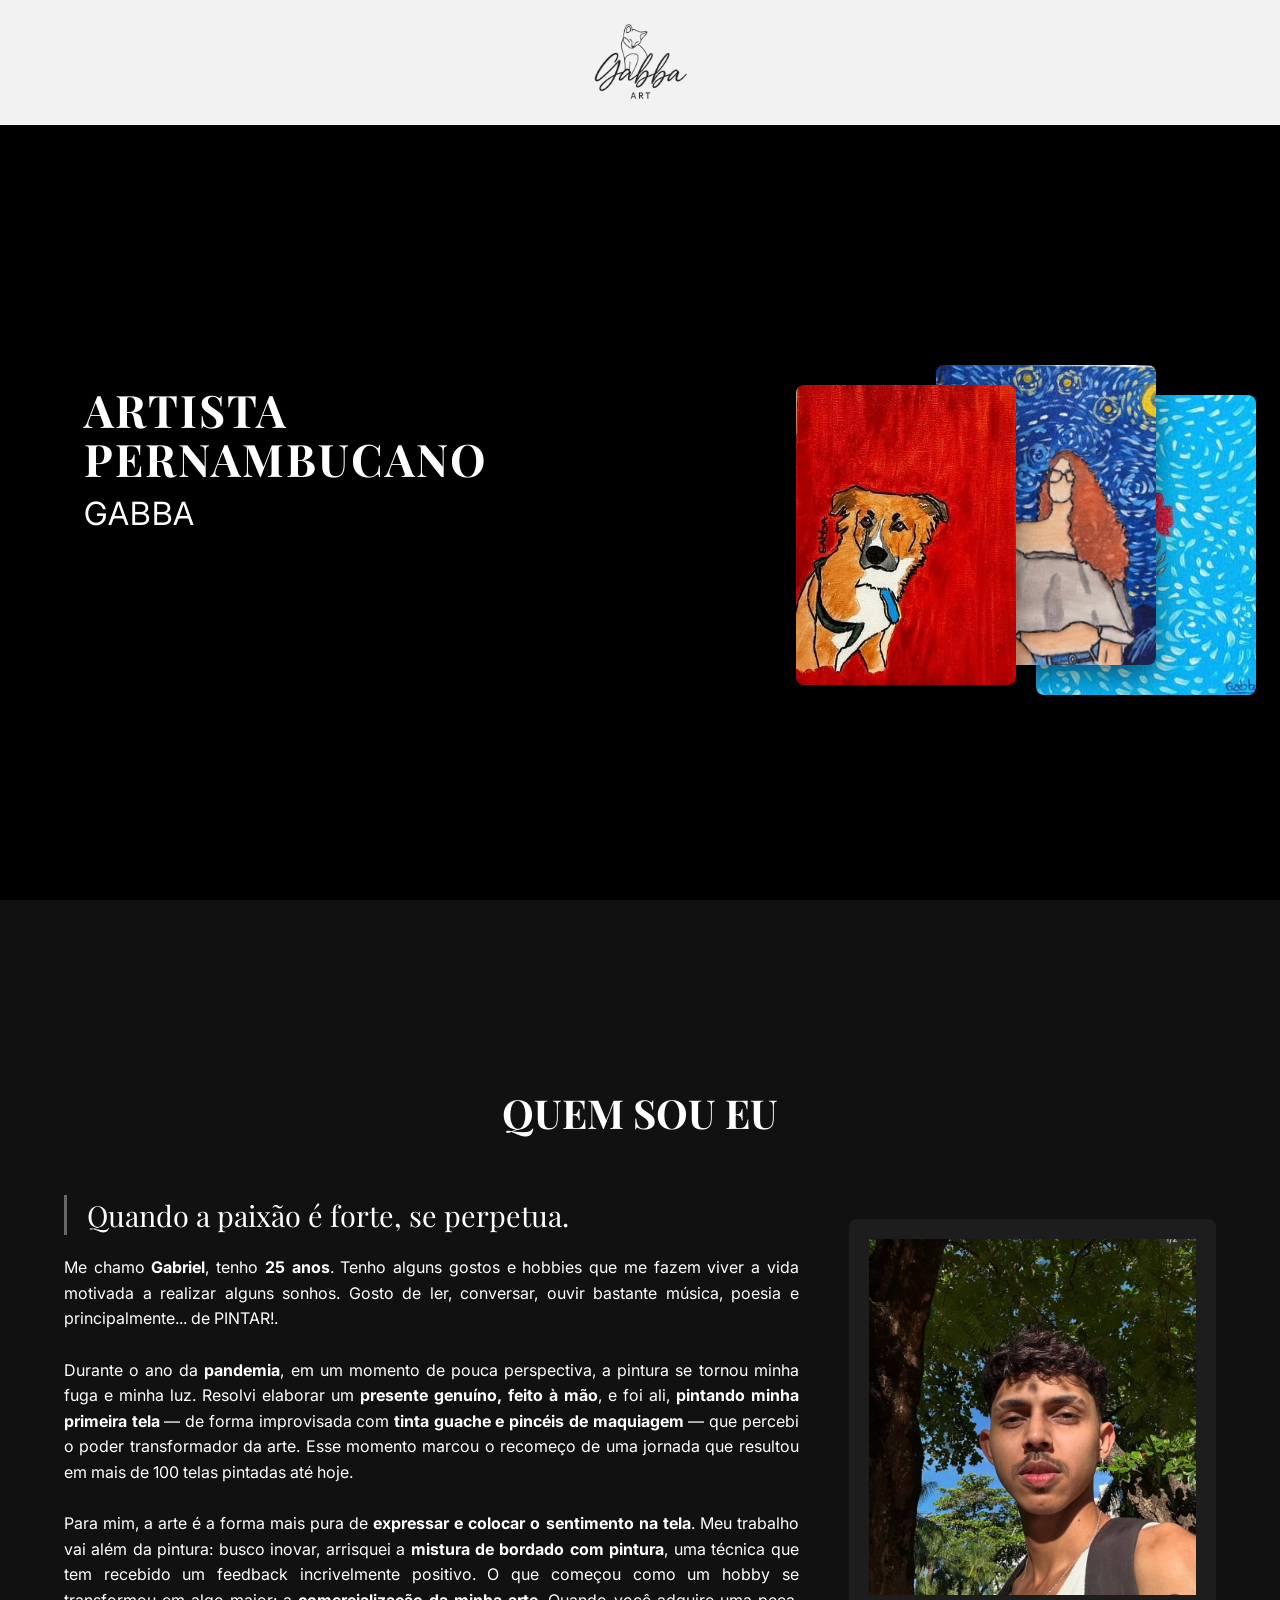
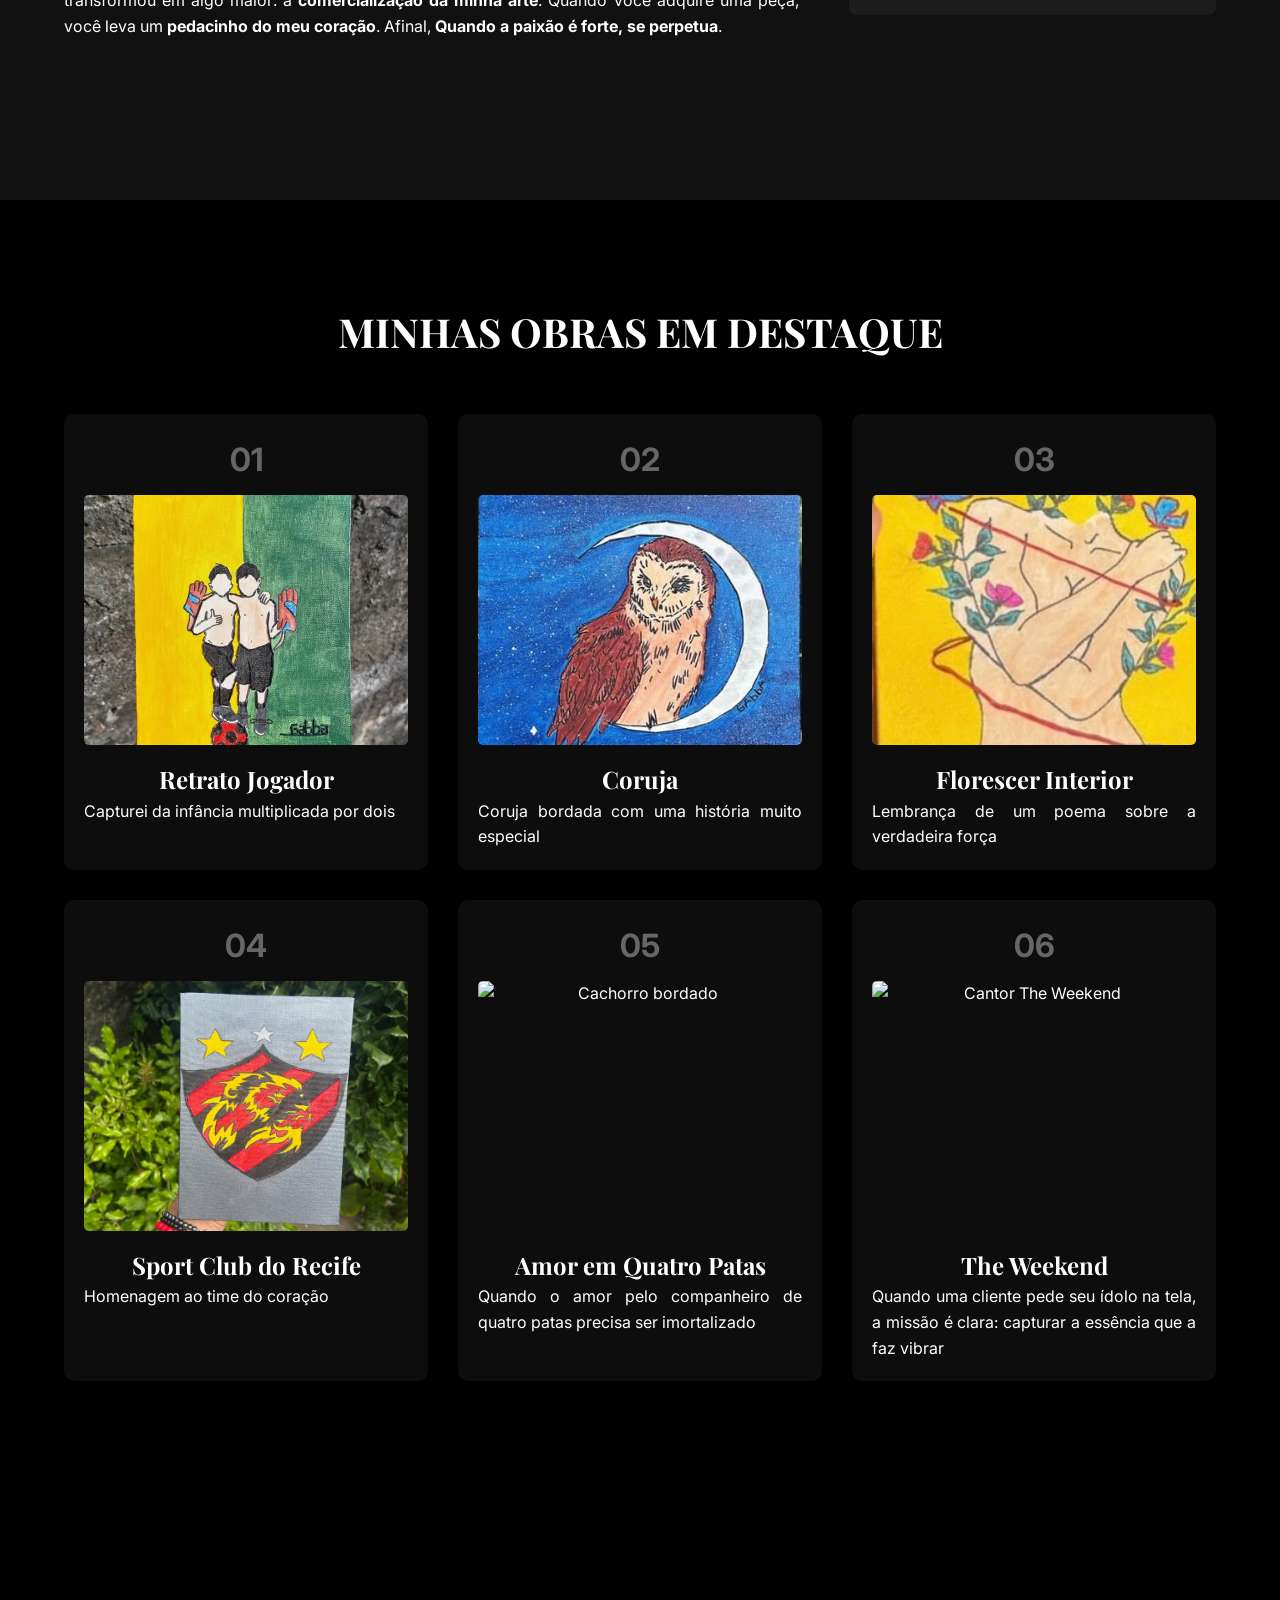
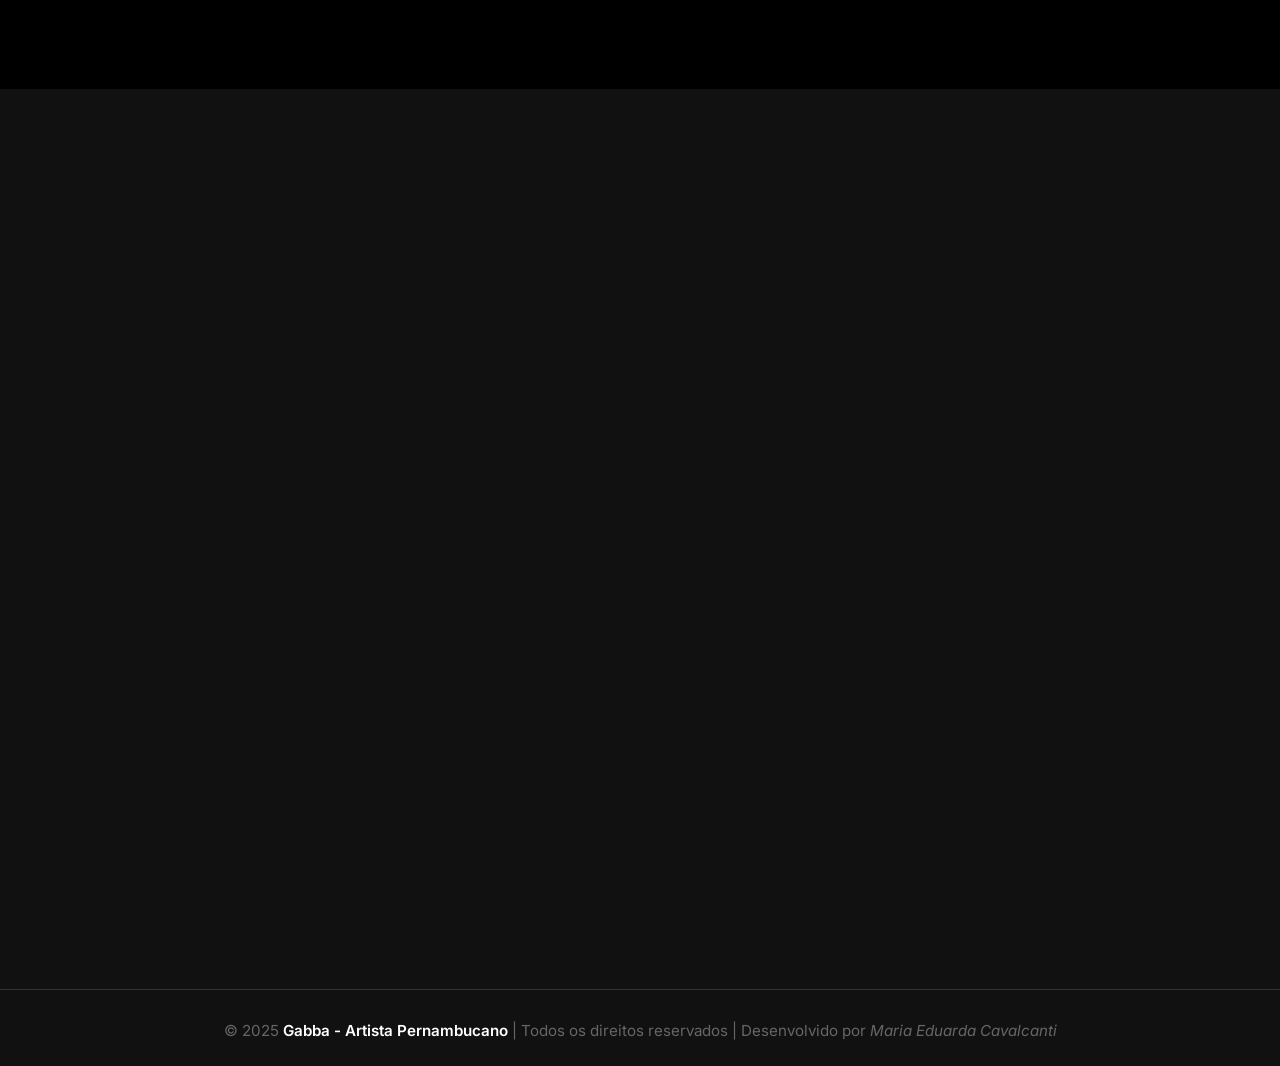
==== index.html @ 29c96522 "Fix Open Graph URL in index.html" ====
<!DOCTYPE html>
<html lang="pt-BR">
  <head>
    <meta charset="UTF-8" />
    <meta name="viewport" content="width=device-width, initial-scale=1.0, viewport-fit=cover" />
    
    <!-- Título e Meta Tags Essenciais -->
    <title>Gabba - Artista Pernambucano | Portfólio Oficial</title>
    <meta name="application-name" content="Gabba - Artista Pernambucano">
    <meta name="apple-mobile-web-app-title" content="Gabba">
    
    <meta name="description" content="Gabba - Artista Pernambucano. Pinturas, quadros bordados, arte original personalizada e obras exclusivas feitas à mão. Portfólio oficial do artista.">
    <meta name="keywords" content="Arte, Pintura, Bordado, Quadro, Artista Pernambucano, Gabba, Quadros personalizados, Arte original">
    <meta name="author" content="Gabriel Gabba">
    
    <!-- Google Verification -->
    <meta name="google-site-verification" content="f064cc1f9d911fc4" />
    <meta name="robots" content="index, follow, max-image-preview:large">
    
    <!-- Open Graph -->
    <meta property="og:title" content="Gabba - Artista Pernambucano | Portfólio Oficial">
    <meta property="og:description" content="Pinturas, quadros bordados, arte original personalizada e obras exclusivas feitas à mão. Descubra as obras do artista pernambucano Gabba.">
    <meta property="og:type" content="website">
    <meta property="og:url" content="https://www.portifoliogabba.com.br/">
    <meta property="og:image" content="https://www.portifoliogabba.com.br/img/logo_transparente_oficial.png">
    <meta property="og:site_name" content="Gabba - Artista Pernambucano">
    
    <!-- Twitter Card -->
    <meta name="twitter:card" content="summary_large_image">
    <meta name="twitter:title" content="Gabba - Artista Pernambucano">
    <meta name="twitter:description" content="Portfólio oficial do artista pernambucano Gabba. Pinturas, bordados e obras personalizadas.">
    <meta name="twitter:image" content="https://www.portifoliogabba.com.br/img/logo_transparente_oficial.png">

    <!-- Favicon -->
    <link rel="icon" type="image/png" href="/favicon/favicon-96x96.png" sizes="96x96" />
    <link rel="icon" type="image/svg+xml" href="/favicon/favicon.svg" />
    <link rel="shortcut icon" href="/favicon/favicon.ico" />
    <link rel="apple-touch-icon" sizes="180x180" href="/favicon/apple-touch-icon.png" />
    <link rel="manifest" href="/favicon/site.webmanifest" />

    <!-- Schema Markup -->
    <script type="application/ld+json">
    {
      "@context": "https://schema.org",
      "@graph": [
        {
          "@type": "WebSite",
          "@id": "https://www.portifoliogabba.com.br/#website",
          "url": "https://www.portifoliogabba.com.br",
          "name": "Gabba - Artista Pernambucano",
          "description": "Pinturas, quadros bordados, arte original personalizada e obras exclusivas feitas à mão",
          "publisher": {
            "@id": "https://www.portifoliogabba.com.br/#artist"
          },
          "inLanguage": "pt-BR"
        },
        {
          "@type": "Person",
          "@id": "https://www.portifoliogabba.com.br/#artist",
          "name": "Gabriel Gabba",
          "url": "https://www.portifoliogabba.com.br",
          "image": "https://www.portifoliogabba.com.br/img/logo_transparente_oficial.png",
          "jobTitle": "Artista Visual",
          "description": "Artista pernambucano especialista em pintura e bordado. Obras originais e personalizadas.",
          "sameAs": [
            "https://www.instagram.com/gab.baart"
          ],
          "knowsAbout": ["Pintura", "Bordado", "Arte Contemporânea"],
          "homeLocation": {
            "@type": "Place",
            "name": "Pernambuco, Brasil"
          }
        }
      ]
    }
    </script>
    
    <!-- Styles -->
    <link rel="stylesheet" href="style.css" />
    <link href="https://fonts.googleapis.com/css2?family=Playfair+Display:wght@700&family=Inter:wght@400;600&display=swap" rel="stylesheet" />
    <link rel="stylesheet" href="https://cdnjs.cloudflare.com/ajax/libs/font-awesome/6.4.0/css/all.min.css" />
  </head>

  <body itemscope itemtype="https://schema.org/Person">
    <nav id="navbar" class="nav-branca">
      <div class="nav-container">
        <img
          id="logo"
          src="img/logo_transparente_oficial.png"
          alt="Assinatura do Artista"
          class="logo-centralizada"
        />

        <div id="nav-links" class="nav-links">
          <a href="#quem-sou-eu">Sobre</a>
          <a href="#destaques">Obras</a>
          <a href="#contato">Contato</a>
        </div>

        <!-- Botão hamburger -->
        <div id="hamburger" class="hamburger-mobile">
          <span></span>
          <span></span>
          <span></span>
        </div>
      </div>
    </nav>

    <!--  BANNER COM SOBREPOSIÇÃO DE IMAGENS -->
    <header class="secao header-capa banner-capa">
      <div class="banner-container">
        <div class="banner-texto">
          <h1 class="animar">Artista Pernambucano</h1>
          <h2 class="animar">Gabba</h2>
        </div>
        <div class="banner-imagens animar">
          <div class="imagem-container">
            <img src="img/quadro_cachorro.jpg" alt="Obra de arte 1" />
          </div>
          <div class="imagem-container">
            <img src="img/quadro_mulher.jpg" alt="Obra de arte 2" />
          </div>
          <div class="imagem-container">
            <img src="img/quadro_rosa.jpg" alt="Obra de arte 3" />
          </div>
        </div>
      </div>
    </header>

    <section id="quem-sou-eu" class="secao fundo-escuro">
      <h2 class="animar">QUEM SOU EU</h2>
      <div class="conteudo-flex">
        <div class="texto animar">
          <p class="citacao">Quando a paixão é forte, se perpetua.</p>
          <p>
            Me chamo <b>Gabriel</b>, tenho <b>25 anos</b>. Tenho alguns gostos e
            hobbies que me fazem viver a vida motivada a realizar alguns sonhos.
            Gosto de ler, conversar, ouvir bastante música, poesia e
            principalmente... de PINTAR!.
          </p>
          <br />

          <p>
            Durante o ano da <b>pandemia</b>, em um momento de pouca
            perspectiva, a pintura se tornou minha fuga e minha luz. Resolvi
            elaborar um <b>presente genuíno, feito à mão</b>, e foi ali,
            <b>pintando minha primeira tela</b> — de forma improvisada com
            <b>tinta guache e pincéis de maquiagem</b>
            — que percebi o poder transformador da arte. Esse momento marcou o
            recomeço de uma jornada que resultou em mais de 100 telas pintadas
            até hoje.
          </p>
          <br />

          <p>
            Para mim, a arte é a forma mais pura de
            <b>expressar e colocar o sentimento na tela</b>. Meu trabalho vai
            além da pintura: busco inovar, arrisquei a
            <b>mistura de bordado com pintura</b>, uma técnica que tem recebido
            um feedback incrivelmente positivo. O que começou como um hobby se
            transformou em algo maior: a <b>comercialização da minha arte</b>.
            Quando você adquire uma peça, você leva um
            <b>pedacinho do meu coração</b>. Afinal,
            <b>Quando a paixão é forte, se perpetua</b>.
          </p>
        </div>
        <div class="fotos-perfil">
          <img
            src="img/artista.jpg"
            alt="Retrato Artista"
            class="destaque-item animar"
          />
        </div>
      </div>
    </section>

    <section id="destaques" class="secao">
  <h2 class="animar">MINHAS OBRAS EM DESTAQUE</h2>

  <div class="destaques-grade">
    <div class="destaque-item animar" data-delay="0">
      <span>01</span>
      <img src="img/IMG_1998.jpg" alt="Quadro Crianças" />
      <div class="texto">
        <h3>Retrato Jogador</h3>
        <p>Capturei da infância multiplicada por dois</p>
        <div class="descricao-completa" style="display: none;">
          <p> Os gêmeos, em seu elemento natural - um campo de futebol transformado pela lama - Primeira vez que capturei a infância multiplicada por dois! Estão precisamente no lugar que seus corações escolheram: onde a brincadeira vira memória e a cumplicidade vira legado.</p>
        </div>
      </div>
    </div>

    <div class="destaque-item animar" data-delay="1">
      <span>02</span>
      <img src="img/IMG_2001.jpg" alt="Quadro Coruja" />
      <div class="texto">
        <h3>Coruja</h3>
        <p>Coruja bordada com uma história muito especial</p>
        <div class="descricao-completa" style="display: none;">
          <p>Esta coruja bordada tem uma história especial: começou com um colar que uma cliente usava e se transformou em um desafio artístico quando ela me pediu para criar no maior tamanho possível. Durante 8 horas imersivas, dediquei cada ponto a essa obra que hoje me enche de orgulho. Mais do que bordado, esta peça representa a magia que acontece quando a inspiração do cotidiano se encontra com a coragem de criar algo grandioso.</p>
        </div>
      </div>
    </div>

    <div class="destaque-item animar" data-delay="2">
      <span>03</span>
      <img src="img/quadro_corpo.jpg" alt="Corpo floral" />
      <div class="texto">
        <h3>Florescer Interior</h3>
        <p>Lembrança de um poema sobre a verdadeira força</p>
        <div class="descricao-completa" style="display: none;">
          <p>Esta tela nasceu da lembrança de um poema sobre a verdadeira força - aquela que sabe ser resiliente, mas também se permite recomeçar. A mulher retratada entre rosas simboliza essa dualidade: como a flor que possui tanto beleza quanto espinhos, ela carrega a coragem de seguir em frente e a sabedoria de transformar cada queda em novo desabrochar.</p>
        </div>
      </div>
    </div>

    <div class="destaque-item animar" data-delay="0">
      <span>04</span>
      <img
        src="img/escudo_sport.jpeg"
        alt="Pintuda do time Sport Club do Recife"
      />
      <div class="texto">
        <h3>Sport Club do Recife</h3>
        <p>Homenagem ao time do coração</p>
        <div class="descricao-completa" style="display: none;">
          <p>Homenagem apaixonada ao Sport Club do Recife, capturando a essência rubro-negra. Técnica em acrílico que transmite a energia e tradição do clube. Obra criada com cores vibrantes que representam a força da torcida e a história gloriosa do time pernambucano.</p>
        </div>
      </div>
    </div>

    <div class="destaque-item animar" data-delay="1">
      <span>05</span>
      <img src="img/cachorro2.png" alt="Cachorro bordado" />
      <div class="texto">
        <h3>Amor em Quatro Patas</h3>
        <p>Quando o amor pelo companheiro de quatro patas precisa ser imortalizado</p>
        <div class="descricao-completa" style="display: none;">
          <p>Quando o amor pelo companheiro de quatro patas precisa ser imortalizado, cada detalhe se torna sagrado. Esta peça especial, encomendada com carinho, une a fluidez da tinta à textura do bordado criando uma homenagem que captura exatamente a essência desejada. O resultado é mais que arte - é a materialização de um vínculo que merecia ser preservado com a mesma perfeição com que é vivido.</p>
        </div>
      </div>
    </div>

    <div class="destaque-item animar" data-delay="2">
      <span>06</span>
      <img src="img/starboy.png" alt="Cantor The Weekend" />
      <div class="texto">
        <h3>The Weekend</h3>
        <p>Quando uma cliente pede seu ídolo na tela, a missão é clara: capturar a essência que a faz vibrar</p>
        <div class="descricao-completa" style="display: none;">
          <p>Pode botar na tela, na parede, no quarto, no escritório - bota onde der vontade! Porque esse THE WEEKEND ficou tão surreal que vai roubar a cena em qualquer lugar. A vibe do artista está tão viva que quase dá pra ouvir as músicas saindo da tela. Não é só um quadro, é um statement - e ele está pronto para transformar seu espaço. Já decidiu onde vai explodir de estilo?</p>
        </div>
      </div>
    </div>
  </div>

  <!-- Botão para obra personalizada -->
  <div class="obra-personalizada animar">
    <h3>Quer uma obra personalizada?</h3>
    <button
      class="btn-comprar btn-personalizado"
      data-obra="Obra Personalizada"
    >
       Solicitar Obra Personalizada
    </button>
  </div>
</section>

    <section id="contato" class="secao fundo-escuro">
      <h2 class="animar">ENTRE EM CONTATO</h2>
      <div class="contato-conteudo">
        <img src="img/IMG_2004.jpg" alt="Foto do artista" class="animar" />
        <div class="info animar">
          <p><strong>E-mail:</strong> Gabbablu10@gmail.com</p>
          <p><strong>Telefone:</strong> (81) 98274-8875</p>
          <!-- numero celular -->

          <!-- Ícones das redes sociais -->
          <div class="redes-sociais">
            <a
              href="https://wa.me/5581982748875"
              target="_blank"
              class="social-icon"
            >
              <i class="fab fa-whatsapp"></i>
            </a>
            <a
              href="mailto:Gabbablu10@gmail.com"
              target="_blank"
              class="social-icon"
            >
              <i class="far fa-envelope"></i>
            </a>
            <a
              href="https://www.instagram.com/gab.baart?igsh=Zzh1MDY5eHI1aHd6"
              target="_blank"
              class="social-icon"
            >
              <i class="fab fa-instagram"></i>
            </a>
          </div>
        </div>
      </div>
    </section>

        <!-- POPUP PARA IMAGENS -->
    <div id="popupImagem" class="popup-imagem">
      <div class="popup-conteudo">
        <button class="fechar-popup">&times;</button>
        <div class="popup-imagem-container">
          <img id="popupImagemGrande" src="" alt="" class="popup-imagem-grande">
          <div class="popup-info">
            <h3 id="popupTitulo"></h3>
            <p id="popupDescricao"></p>
            <button class="btn-comprar-popup" id="btnComprarPopup">
              Encomendar Obra
            </button>
          </div>
        </div>
      </div>
    </div>
    <footer class="footer">
      <div class="footer-container">
        <div class="footer-content">
          <div class="footer-logo">
          </div>
          <div class="footer-info">
            <p>&copy; 2025 <strong>Gabba - Artista Pernambucano</strong> | Todos os direitos reservados | Desenvolvido por <span>Maria Eduarda Cavalcanti</span></p>
          </div>
        </div>
      </div>
    </footer>
    <script src="script.js"></script>
  </body>
</html>
---- style.css ----
/* RESET E CONFIGURAÇÕES GERAIS */
:root {
    --fundo-principal: #000000;
    --texto-principal: #ffffff;
    --detalhe-cinza: #666666;
    --fonte-titulo: 'Playfair Display', serif;
    --fonte-corpo: 'Inter', sans-serif;
}

* {
    margin: 0;
    padding: 0;
    box-sizing: border-box;
}

html {
    scroll-behavior: smooth;
}

body {
    background-color: var(--fundo-principal);
    color: var(--texto-principal);
    font-family: var(--fonte-corpo);
    line-height: 1.6;
    overflow-x: hidden;
}

/*  NAVBAR  */
#navbar {
    position: fixed;
    top: 0;
    width: 100%;
    z-index: 1000;
    padding: 15px 5%;
    transition: all 0.4s ease;
}

.nav-container {
    display: flex;
    align-items: center;
    max-width: 1400px;
    margin: 0 auto;
    transition: all 0.4s ease;
}

/* Estado inicial - Logo centralizada sem links */
.nav-branca .nav-container {
    justify-content: center;
}

.nav-branca {
    background-color: rgba(255, 255, 255, 0.95);
    backdrop-filter: blur(5px);
    transition: all 0.4s ease;
}

.nav-branca #logo {
    filter: invert(0);
    transition: all 0.4s ease;
}

/* Esconde links no estado inicial */
.nav-branca #nav-links {
    opacity: 0;
    visibility: hidden;
    width: 0;
    transition: all 0.4s ease;
}

/* Estado no scroll - Com links */
.nav-transparente {
    background-color: rgba(0, 0, 0, 0.6);
    backdrop-filter: blur(10px);
    transition: all 0.4s ease;
}

.nav-transparente .nav-container {
    justify-content: space-between;
    transition: all 0.4s ease;
}

.nav-transparente #logo {
    filter: invert(1);
    transition: all 0.4s ease;
}

/* Mostra links no estado scroll */
.nav-transparente #nav-links {
    opacity: 1;
    visibility: visible;
    width: auto;
    transition: all 0.4s ease;
}

/*  LOGO  */
#logo {
    height: auto;
    cursor: pointer;
    transition: all 0.4s ease;
    width: 95px;
}

/*  LINKS NAVBAR */
.nav-links {
    display: flex;
    align-items: center;
    transition: all 0.4s ease;
}

.nav-links a {
    color: #ffffff;
    text-decoration: none;
    margin-left: 40px;
    font-weight: 600;
    text-transform: uppercase;
    position: relative;
    transition: color 0.3s ease;
    font-size: 1.2rem;
}

/* Efeito hover com linha abaixo */
.nav-links a::after {
    content: '';
    position: absolute;
    width: 0%;
    height: 2px;
    left: 0;
    bottom: -4px;
    background-color: #f39c12;
    transition: width 0.3s ease;
}

.nav-links a:hover {
    color: #f39c12;
    transition: color 0.3s ease;
}

.nav-links a:hover::after {
    width: 100%;
    transition: width 0.3s ease;
}

/* HAMBURGER*/
#hamburger {
    display: none;
    flex-direction: column;
    cursor: pointer;
    gap: 6px;
    z-index: 1100;
    padding: 5px;
    transition: all 0.3s ease;
}

#hamburger span {
    display: block;
    width: 25px;
    height: 3px;
    background-color: #fff;
    border-radius: 2px;
    transition: all 0.3s ease;
}

.nav-branca #hamburger span {
    background-color: #000;
    transition: all 0.3s ease;
}

/* Transform hamburger em X ao abrir */
#hamburger.ativo span:nth-child(1) {
    transform: rotate(45deg) translate(6px, 6px);
    transition: all 0.3s ease;
}

#hamburger.ativo span:nth-child(2) {
    opacity: 0;
    transition: all 0.3s ease;
}

#hamburger.ativo span:nth-child(3) {
    transform: rotate(-45deg) translate(6px, -6px);
    transition: all 0.3s ease;
}

/* SEÇÕES */
.secao {
    padding: 100px 5% 80px;
    min-height: 100vh;
    display: flex;
    flex-direction: column;
    justify-content: center;
    align-items: center;
    transition: all 0.8s ease;
}

.fundo-escuro {
    background-color: #111111;
    transition: all 0.8s ease;
}

h1 {
    font-family: var(--fonte-titulo);
    font-size: clamp(2.5rem, 5vw, 3.5rem);
    margin-bottom: 20px;
    text-align: center;
    transition: all 0.8s ease;
}

h2 {
    font-family: var(--fonte-titulo);
    font-size: clamp(2rem, 4vw, 2.5rem);
    margin-bottom: 50px;
    text-transform: uppercase;
    text-align: center;
    transition: all 0.8s ease;
}

h3 {
    font-family: var(--fonte-titulo);
    font-size: clamp(1.2rem, 3vw, 1.5rem);
    transition: all 0.8s ease;
}

img {
    max-width: 100%;
    height: auto;
    display: block;
    transition: all 0.8s ease;
}

/* HEADER */
.header-capa {
    min-height: 100vh;
    padding: 80px 5% 0; 
    display: flex;
    align-items: center;
    justify-content: center;
    width: 100%;
    transition: all 0.8s ease;
}

.banner-capa {
    background-color: #000000;
    transition: all 0.8s ease;
}

/* QUEM SOU EU */
.conteudo-flex {
    display: flex;
    gap: 50px;
    align-items: center;
    max-width: 1200px;
    width: 100%;
    transition: all 0.8s ease;
}

.conteudo-flex .texto {
    flex: 2;
    transition: all 0.8s ease;
}

.citacao {
    font-family: var(--fonte-titulo);
    font-size: clamp(1.4rem, 3vw, 1.8rem);
    margin-bottom: 20px;
    border-left: 3px solid var(--detalhe-cinza);
    padding-left: 20px;
    line-height: 1.4;
    transition: all 0.8s ease;
}

p {
    text-align: justify;
    font-size: clamp(0.9rem, 2vw, 1rem);
    transition: all 0.8s ease;
}

.fotos-perfil {
    flex: 1;
    display: flex;
    justify-content: center;
    transition: all 0.8s ease;
}

.fotos-perfil img {
    max-width: 100%;
    height: auto;
    border-radius: 8px;
    transition: all 0.8s ease;
}

/* DESTAQUES */
.destaques-grade {
    display: grid;
    grid-template-columns: repeat(auto-fit, minmax(300px, 1fr));
    gap: 30px;
    max-width: 1200px;
    width: 100%;
    transition: all 0.8s ease;
}

.destaque-item {
    display: flex;
    flex-direction: column;
    text-align: center;
    background: rgba(255, 255, 255, 0.05);
    border-radius: 10px;
    padding: 20px;
    transition: all 0.5s ease;
}

.destaque-item:hover {
    transform: translateY(-10px);
    transition: all 0.5s ease;
}

.destaque-item span {
    font-size: 2rem;
    font-weight: bold;
    color: var(--detalhe-cinza);
    margin-bottom: 10px;
    transition: all 0.5s ease;
}

.destaque-item img {
    width: 100%;
    height: 250px;
    object-fit: cover;
    margin-bottom: 15px;
    border-radius: 5px;
    transition: all 0.5s ease;
}

/* BOTÃO COMPRAR  */
.btn-comprar {
    display: inline-block;
    margin-top: 15px;
    padding: 12px 30px;
    background-color: transparent;
    color: #ffffff;
    border: 2px solid #ffffff;
    border-radius: 25px;
    font-weight: 600;
    text-transform: uppercase;
    cursor: pointer;
    transition: all 0.5s ease;
    font-size: 0.9rem;
    min-width: 140px;
}

.btn-comprar:hover {
    background-color: #f39c12;
    border-color: #f39c12;
    color: #000000;
    transform: translateY(-3px);
    box-shadow: 0 8px 20px rgba(243, 156, 18, 0.4);
    transition: all 0.5s ease;
}

/* CONTATO */
.contato-conteudo {
    display: flex;
    align-items: center;
    gap: 50px;
    max-width: 800px;
    width: 100%;
    transition: all 0.8s ease;
}

.contato-conteudo img {
    width: 40%;
    height: 350px;
    object-fit: cover;
    border-radius: 8px;
    transition: all 0.8s ease;
}

.contato-conteudo .info {
    width: 60%;
    text-align: left;
    transition: all 0.8s ease;
}

.contato-conteudo .info p {
    margin-bottom: 15px;
    font-size: 1.1rem;
    transition: all 0.8s ease;
}

/* ANIMAÇÕES */
.animar {
    opacity: 0;
    transform: translateY(30px);
    transition: opacity 0.8s ease-out, transform 0.8s ease-out;
}

.animar.visivel {
    opacity: 1;
    transform: translateY(0);
    transition: opacity 0.8s ease-out, transform 0.8s ease-out;
}


/* Efeito zoom para imagens em geral */
.imagem-container img,
.destaque-item img,
.fotos-perfil img,
.contato-conteudo img {
    transition: transform 0.7s ease, opacity 0.3s ease;
    transform-origin: center;
}

/* Zoom nas imagens do banner */
.imagem-container:hover img {
    transform: scale(1.18);
    transition: transform 0.7s ease;
}

/* Zoom nas imagens dos destaques */
.destaque-item:hover img {
    transform: scale(1.12);
    transition: transform 0.7s ease;
}

/* Zoom na foto de perfil */
.fotos-perfil img:hover {
    transform: scale(1.08);
    transition: transform 0.7s ease;
}

/* Zoom na imagem de contato */
.contato-conteudo img:hover {
    transform: scale(1.12);
    transition: transform 0.7s ease;
}

/* Efeito adicional de brilho suave no hover */
.imagem-container:hover img,
.destaque-item:hover img,
.fotos-perfil img:hover,
.contato-conteudo img:hover {
    filter: brightness(1.12);
    transition: all 0.7s ease;
}

/*DISPOSITIVOS MÓVEIS */

@media (max-width: 768px) {
    /* Ajustes de zoom para mobile */
    .imagem-container:hover img {
        transform: scale(1.12);
    }
    
    .destaque-item:hover img {
        transform: scale(1.08);
    }
    
    .fotos-perfil img:hover {
        transform: scale(1.05);
    }
    
    .contato-conteudo img:hover {
        transform: scale(1.09);
    }
}

/* Para telas muito pequenas */
@media (max-width: 480px) {
    .imagem-container:hover img {
        transform: scale(1.06);
    }
}

/* BANNER COM DIMENSÕES PROPORCIONAIS  */
.banner-container {
    display: flex;
    justify-content: space-between;
    align-items: flex-start; 
    max-width: 1200px;
    width: 100%;
    gap: 40px;
    margin: 0 auto;
    padding-top: 40px; 
}

.banner-texto {
    flex: 1;
    max-width: 450px;
    margin-top: 80px; 
    transition: all 0.8s ease;
    margin-left: 20px;

}

.banner-texto h1 {
    font-family: var(--fonte-titulo);
    font-size: clamp(2rem, 4vw, 2.8rem);
    font-weight: 700;
    margin-bottom: 8px;
    color: #ffffff;
    letter-spacing: 2px;
    text-transform: uppercase;
    text-align: left;
    line-height: 1.1;
    transition: all 0.8s ease;
}

.banner-texto h2 {
    font-family: var(--fonte-corpo);
    font-size: clamp(1.4rem, 3vw, 2rem);
    font-weight: 400;
    color: var(--detalhe-cinza);
    letter-spacing: 1.5px;
    text-align: left;
    margin-bottom: 0;
    color: #ffffff;
    line-height: 1.4;
    transition: all 0.8s ease;
}

.banner-imagens {
    display: flex;
    position: relative;
    height: 380px;
    width: 420px;
    margin-top: 30px;
    transition: all 0.8s ease;
}

.imagem-container {
    width: 220px;
    height: 300px;
    overflow: hidden;
    border-radius: 8px;
    box-shadow: 0 12px 30px rgba(0, 0, 0, 0.5);
    position: absolute;
    transition: all 0.4s ease;
}

/* POSIÇÕES PROPORCIONAIS */
.imagem-container:nth-child(1) {
    left: 0;
    top: 50px; 
    z-index: 3;
    transform: rotate(-6deg);
    transition: all 0.4s ease;
}

.imagem-container:nth-child(2) {
    left: 140px;
    top: 30px; 
    z-index: 2;
    transform: rotate(3deg);
    transition: all 0.4s ease;
}

.imagem-container:nth-child(3) {
    left: 240px;
    top: 60px; 
    z-index: 1;
    transform: rotate(8deg);
    transition: all 0.4s ease;
}

.imagem-container:hover {
    z-index: 4;
    transform: scale(1.06) rotate(0deg);
    transition: all 0.4s ease;
}

.imagem-container img {
    width: 100%;
    height: 100%;
    object-fit: cover;
    transition: all 0.4s ease;
}

/* NAVBAR MOBILE   */
@media (max-width: 768px) {
    /* Navbar centralizada inicialmente */
    .nav-branca .nav-container {
        justify-content: center;
    }
    
    /* Logo centralizada no estado inicial */
    .nav-branca #logo {
        position: static;
        transform: none;
        margin: 0 auto;
    }
    
    /* Esconde hamburger no estado inicial */
    .nav-branca #hamburger {
        display: none;
    }
    
    /* No scroll - navbar com logo à esquerda e hamburger à direita */
    .nav-transparente .nav-container {
        justify-content: space-between;
    }
    
    .nav-transparente #logo {
        position: static;
        transform: none;
        margin: 0;
    }
    
    .nav-transparente #hamburger {
        display: flex;
    }
    
    /* Ajuste para iOS */
    @supports (-webkit-touch-callout: none) {
        .banner-imagens {
            -webkit-transform: translateZ(0);
            transform: translateZ(0);
        }
        
        .imagem-container {
            -webkit-transform: translateZ(0);
            transform: translateZ(0);
        }
    }
}

/*  BANNER MOBILE MELHORADO  */
@media (max-width: 768px) {
    .banner-container {
        flex-direction: column;
        align-items: center;
        gap: 40px;
        padding-top: 60px;
    }
    
    .banner-texto {
        margin-top: 0;
        margin-left: 0;
        text-align: center;
        max-width: 100%;
    }
    
    .banner-texto h1,
    .banner-texto h2 {
        text-align: center;
    }
    
    .banner-imagens {
        position: relative;
        height: 280px;
        width: 100%;
        max-width: 320px;
        margin: 0 auto;
    }
    
    .imagem-container {
        width: 140px;
        height: 200px;
        transition: all 0.4s ease;
    }
    
    /* Posições para mobile */
    .imagem-container:nth-child(1) {
        left: 10%;
        top: 30px;
        transform: rotate(-8deg);
    }
    
    .imagem-container:nth-child(2) {
        left: 35%;
        top: 10px;
        transform: rotate(2deg);
    }
    
    .imagem-container:nth-child(3) {
        left: 60%;
        top: 40px;
        transform: rotate(10deg);
    }
    
    .imagem-container:hover {
        transform: scale(1.05) rotate(0deg);
    }
}

/*  MEDIA QUERIES PROPORCIONAIS  */

/* Tablets e Mobile */
@media (max-width: 1024px) {
    .nav-container {
        padding: 0 20px;
    }
    
    .conteudo-flex {
        flex-direction: column;
        gap: 30px;
        text-align: center;
    }
    
    .fotos-perfil {
        order: -1;
    }
    
    .fotos-perfil img {
        max-width: 300px;
    }
    
    .contato-conteudo {
        flex-direction: column;
        text-align: center;
        gap: 30px;
    }
    
    .contato-conteudo img {
        width: 100%;
        max-width: 300px;
    }
    
    .contato-conteudo .info {
        width: 100%;
    }
}

/* Mobile */


@media (max-width: 768px) {
    /* Ajustes gerais */
    .secao {
        padding: 80px 5% 60px;
    }
    
    /* NAVBAR MOBILE  */
    .nav-container {
        justify-content: space-between !important;
        padding: 0 15px;
    }
    
    /* Logo sempre visível e centralizada no mobile */
    #logo {
        width: 90px;
    }
    
    /* Esconde links normais no mobile */
    #nav-links {
        display: none;
    }
    
    /* Menu mobile expandido */
    #nav-links.visivel {
        display: flex;
        flex-direction: column;
        position: absolute;
        top: 100%;
        left: 0;
        width: 100%;
        background-color: rgba(0, 0, 0, 0.95);
        backdrop-filter: blur(10px);
        padding: 20px 0;
        text-align: center;
        z-index: 1000;
    }
    
    #nav-links.visivel a {
        margin: 15px 0;
        font-size: 1.3rem;
        color: #ffffff;
    }
    
    /* Ajuste de conteúdo */
    .destaques-grade {
        grid-template-columns: 1fr;
        gap: 20px;
    }
    
    .destaque-item {
        padding: 15px;
    }
    
    .btn-comprar {
        width: 100%;
        max-width: 200px;
    }
}

/* Ajustes para iPhone e dispositivos menores */
@media (max-width: 480px) {
    .banner-imagens {
        height: 240px;
        max-width: 280px;
    }
    
    .imagem-container {
        width: 120px;
        height: 170px;
    }
    
    .imagem-container:nth-child(1) {
        left: 5%;
        top: 25px;
        transform: rotate(-6deg);
    }
    
    .imagem-container:nth-child(2) {
        left: 35%;
        top: 5px;
        transform: rotate(1deg);
    }
    
    .imagem-container:nth-child(3) {
        left: 65%;
        top: 35px;
        transform: rotate(8deg);
    }
    
    .nav-container {
        padding: 0 10px;
    }
    
    #logo {
        width: 90px;
    }
    
    .banner-texto h1 {
        font-size: 1.8rem;
    }
    
    .banner-texto h2 {
        font-size: 1.3rem;
    }
    
    .secao {
        padding: 60px 5% 40px;
    }
    
    h2 {
        margin-bottom: 30px;
        font-size: 1.5rem;
    }
}

/* Para telas muito pequenas */
@media (max-width: 360px) {
    .banner-imagens {
        height: 200px;
        max-width: 240px;
    }
    
    .imagem-container {
        width: 100px;
        height: 140px;
    }
    
    .imagem-container:nth-child(1) {
        left: 3%;
        top: 20px;
    }
    
    .imagem-container:nth-child(2) {
        left: 35%;
        top: 0;
    }
    
    .imagem-container:nth-child(3) {
        left: 67%;
        top: 25px;
    }
    
    .banner-texto h1 {
        font-size: 1.4rem;
    }
    
    .banner-texto h2 {
        font-size: 1.1rem;
    }
}

/* Ajuste para telas muito grandes */
@media (min-width: 1600px) {
    .banner-container {
        max-width: 1400px;
    }
    
    .banner-imagens {
        height: 420px;
        width: 480px;
    }
    
    .imagem-container {
        width: 250px;
        height: 340px;
    }
    
    .imagem-container:nth-child(2) {
        left: 160px;
    }
    
    .imagem-container:nth-child(3) {
        left: 280px;
    }
}


.modal {
  display: none;
  position: fixed;
  z-index: 2000;
  left: 0;
  top: 0;
  width: 100%;
  height: 100%;
  background-color: rgba(0, 0, 0, 0.9);
  backdrop-filter: blur(5px);
  overflow-y: auto;
}

.modal-content {
  background-color: #1a1a1a;
  margin: 5% auto;
  padding: 25px;
  border-radius: 15px;
  width: 90%;
  max-width: 500px;
  border: 1px solid #333;
  position: relative;
  box-shadow: 0 10px 30px rgba(0, 0, 0, 0.5);
}

.close-modal {
  color: #fff;
  float: right;
  font-size: 28px;
  font-weight: bold;
  cursor: pointer;
  line-height: 1;
  position: absolute;
  top: 15px;
  right: 20px;
  z-index: 2001;
}

.close-modal:hover {
  color: #f39c12;
}

.modal h2 {
  margin-bottom: 20px;
  text-align: center;
  padding-right: 30px; 
}

.form-group {
  margin-bottom: 20px;
}

.form-group label {
  display: block;
  margin-bottom: 8px;
  font-weight: 600;
  color: #fff;
}

.form-group textarea,
.form-group input[type="text"] {
  width: 100%;
  padding: 12px;
  background: #2a2a2a;
  border: 1px solid #444;
  border-radius: 8px;
  color: #fff;
  font-family: var(--fonte-corpo);
  font-size: 1rem;
}

.form-group textarea {
  resize: vertical;
  min-height: 100px;
}

.form-group textarea::placeholder {
  color: #888;
}

.btn-whatsapp {
  width: 100%;
  padding: 15px;
  background: #25D366;
  color: #fff;
  border: none;
  border-radius: 8px;
  font-size: 1.1rem;
  font-weight: 600;
  cursor: pointer;
  transition: all 0.3s ease;
  margin-top: 10px;
}

.btn-whatsapp:hover {
  background: #128C7E;
  transform: translateY(-2px);
}

@media (max-width: 768px) {
  .contato-conteudo {
    flex-direction: column;
    text-align: center;
    gap: 30px;
  }
  
  .contato-conteudo img {
    width: 100%;
    max-width: 300px;
    margin: 0 auto;
  }
  
  .contato-conteudo .info {
    width: 100%;
    text-align: center;
  }
  
  .contato-conteudo .info p {
    text-align: center;
    margin-bottom: 15px;
    font-size: 1.1rem;
  }
  
  .redes-sociais {
    justify-content: center;
  }
}

/* Para telas muito pequenas */
@media (max-width: 480px) {
  .contato-conteudo .info p {
    font-size: 1rem;
  }
  
  .social-icon {
    width: 45px;
    height: 45px;
    font-size: 20px;
  }
}

/* POPUP PARA IMAGENS DAS OBRAS */
.popup-imagem {
  display: none;
  position: fixed;
  z-index: 2000;
  left: 0;
  top: 0;
  width: 100%;
  height: 100%;
  background-color: rgba(0, 0, 0, 0.9);
  backdrop-filter: blur(5px);
  animation: fadeIn 0.3s ease;
}

.popup-imagem.conteudo {
  display: flex;
  align-items: center;
  justify-content: center;
  padding: 20px;
}

.popup-conteudo {
  background-color: rgba(26, 26, 26, 0.95);
  border-radius: 15px;
  max-width: 800px;
  width: 90%;
  max-height: 90vh;
  overflow-y: auto;
  position: relative;
  border: 1px solid #333;
  box-shadow: 0 10px 30px rgba(0, 0, 0, 0.5);
  animation: slideUp 0.3s ease;
}

.fechar-popup {
  position: absolute;
  top: 15px;
  right: 20px;
  color: #fff;
  font-size: 28px;
  font-weight: bold;
  cursor: pointer;
  z-index: 2001;
  background: none;
  border: none;
  width: 30px;
  height: 30px;
  display: flex;
  align-items: center;
  justify-content: center;
}

.fechar-popup:hover {
  color: #f39c12;
}

.popup-imagem-container {
  display: flex;
  flex-direction: column;
  gap: 20px;
  padding: 30px;
}

.popup-imagem-grande {
  width: 100%;
  max-height: 500px;
  object-fit: contain;
  border-radius: 8px;
}

.popup-info {
  text-align: center;
}

.popup-info h3 {
  font-family: var(--fonte-titulo);
  font-size: clamp(1.5rem, 3vw, 2rem);
  margin-bottom: 10px;
  color: #ffffff;
}

.popup-info p {
  font-family: var(--fonte-corpo);
  font-size: clamp(1rem, 2vw, 1.1rem);
  color: var(--detalhe-cinza);
  text-align: center;
  margin-bottom: 20px;
}

.btn-comprar-popup {
  display: inline-block;
  padding: 12px 30px;
  background-color: transparent;
  color: #ffffff;
  border: 2px solid #ffffff;
  border-radius: 25px;
  font-weight: 600;
  text-transform: uppercase;
  cursor: pointer;
  transition: all 0.5s ease;
  font-size: 0.9rem;
  min-width: 140px;
}

.btn-comprar-popup:hover {
  background-color: #f39c12;
  border-color: #f39c12;
  color: #000000;
  transform: translateY(-3px);
  box-shadow: 0 8px 20px rgba(243, 156, 18, 0.4);
}

/* Animações para o popup */
@keyframes fadeIn {
  from { opacity: 0; }
  to { opacity: 1; }
}

@keyframes slideUp {
  from { 
    opacity: 0;
    transform: translateY(30px);
  }
  to { 
    opacity: 1;
    transform: translateY(0);
  }
}

/* Mobile */
@media (max-width: 768px) {
  .popup-conteudo {
    width: 95%;
    max-height: 95vh;
  }
  
  .popup-imagem-container {
    padding: 20px;
    gap: 15px;
  }
  
  .popup-imagem-grande {
    max-height: 400px;
  }
  
  .fechar-popup {
    top: 10px;
    right: 15px;
    font-size: 24px;
  }
}

@media (max-width: 480px) {
  .popup-imagem-container {
    padding: 15px;
  }
  
  .popup-imagem-grande {
    max-height: 300px;
  }
}

/* Tamanhos de tela */
.tamanhos-opcoes {
  display: grid;
  grid-template-columns: repeat(2, 1fr);
  gap: 10px;
  margin-bottom: 20px;
}

.tamanho-opcao {
  padding: 12px;
  background: #2a2a2a;
  border: 2px solid #444;
  border-radius: 8px;
  text-align: center;
  cursor: pointer;
  transition: all 0.3s ease;
  color: #fff;
}

.tamanho-opcao:hover {
  border-color: #f39c12;
  background: #333;
}

.tamanho-opcao.selecionado {
  border-color: #f39c12;
  background: #333;
  color: #f39c12;
}

/* Opções de Tipo de Tela  */
.tipo-tela-opcoes {
  display: grid;
  grid-template-columns: 1fr;
  gap: 10px;
  margin-top: 10px;
}

.tipo-tela-opcao {
  padding: 15px;
  border: 2px solid #444;
  border-radius: 10px;
  text-align: center;
  cursor: pointer;
  transition: all 0.3s ease;
  background: #2a2a2a;
  color: #fff;
}

.tipo-tela-opcao:hover {
  border-color: #f39c12;
  transform: translateY(-2px);
  background: #333;
}

.tipo-tela-opcao.selecionado {
  border-color: #f39c12;
  background-color: #333;
  color: #f39c12;
  box-shadow: 0 4px 8px rgba(243, 156, 18, 0.3);
}

.tipo-tela-opcao span {
  font-weight: 600;
  color: #fff;
}

.tipo-tela-opcao.selecionado span {
  color: #f39c12;
}

/* Campo personalizado */
#tamanho-personalizado {
  margin-top: 10px;
}

/* Mobile */
@media (max-width: 768px) {
  .modal {
    padding: 10px;
  }
  
  .modal-content {
    margin: 10% auto;
    padding: 20px;
    width: 95%;
    max-width: 95%;
  }
  
  .tamanhos-opcoes {
    grid-template-columns: 1fr;
  }
  
  .tipo-tela-opcoes {
    grid-template-columns: 1fr;
  }
  
  .modal h2 {
    font-size: 1.5rem;
    padding-right: 25px;
  }
}

/* Para telas muito pequenas */
@media (max-width: 480px) {
  .modal-content {
    margin: 5% auto;
    padding: 15px;
    width: 98%;
  }
  
  .close-modal {
    top: 10px;
    right: 15px;
    font-size: 24px;
  }
  
  .modal h2 {
    font-size: 1.3rem;
    margin-bottom: 15px;
  }
  
  .form-group {
    margin-bottom: 15px;
  }
  
  .tipo-tela-opcao {
    padding: 12px;
  }
  
  .btn-whatsapp {
    padding: 12px;
    font-size: 1rem;
  }
}

/* modal fique sempre visível */
@media (max-height: 600px) {
  .modal-content {
    margin: 2% auto;
    max-height: 96vh;
    overflow-y: auto;
  }
}

.redes-sociais {
  display: flex;
  gap: 15px;
  margin-top: 20px;
}

.social-icon {
  display: flex;
  align-items: center;
  justify-content: center;
  width: 50px;
  height: 50px;
  background-color: rgba(255, 255, 255, 0.1);
  border-radius: 50%;
  color: white;
  font-size: 24px;
  transition: all 0.3s ease;
  text-decoration: none;
}

.social-icon:hover {
  background-color: rgba(255, 255, 255, 0.2);
  transform: translateY(-3px);
}

@media (max-width: 768px) {
  .modal-content {
    margin: 5% auto;
    padding: 20px;
    width: 95%;
  }
  
  .tamanhos-opcoes {
    grid-template-columns: 1fr;
  }
  
  .btn-personalizado {
    width: 100%;
  }
}

.obra-personalizada {
    text-align: center;
    margin-top: 50px;
    padding: 30px 20px;
    background: rgba(255, 255, 255, 0.05);
    border-radius: 15px;
    width: 100%;
}

.obra-personalizada h3 {
    margin-bottom: 20px;
    font-family: var(--fonte-titulo);
    font-size: clamp(1.3rem, 3vw, 1.8rem);
    color: #ffffff;
}

.btn-personalizado {
    display: inline-block;
    margin: 0 auto;
    padding: 15px 30px;
    background-color: transparent;
    color: #ffffff;
    border: 2px solid #ffffff;
    border-radius: 25px;
    font-weight: 600;
    text-transform: uppercase;
    cursor: pointer;
    transition: all 0.5s ease;
    font-size: 1rem;
    min-width: 250px;
    text-align: center;
}

.btn-personalizado:hover {
    background-color: #f39c12;
    border-color: #f39c12;
    color: #000000;
    transform: translateY(-3px);
    box-shadow: 0 8px 20px rgba(243, 156, 18, 0.4);
}

/* Mobile - Centralização total */
@media (max-width: 768px) {
    .obra-personalizada {
        padding: 25px 15px;
        margin-top: 40px;
    }
    
    .btn-personalizado {
        width: 100%;
        max-width: 280px;
        display: block;
        margin-left: auto;
        margin-right: auto;
    }
}

/* Para telas muito pequenas */
@media (max-width: 480px) {
    .obra-personalizada {
        padding: 20px 10px;
        margin-top: 30px;
    }
    
    .btn-personalizado {
        max-width: 100%;
        padding: 12px 20px;
        font-size: 0.9rem;
    }
    
    .obra-personalizada h3 {
        font-size: 1.2rem;
        margin-bottom: 15px;
    }
}
.footer {
  background-color: #111111;
  border-top: 1px solid #333;
  padding: 30px 5% 25px;
  margin-top: 0;
}

.footer-container {
  max-width: 1200px;
  margin: 0 auto;
}

.footer-content {
  display: flex;
  justify-content: center;
  align-items: center;
  text-align: center;
}

.footer-info p {
  text-align: center;
  color: var(--detalhe-cinza);
  font-size: 0.95rem;
  line-height: 1.4;
  margin: 0;
}

.footer-info strong {
  color: #ffffff;
  font-weight: 600;
}

.footer-info span {
  color: var(--detalhe-cinza);
  font-style: italic;
}

/* MOBILE */
@media (max-width: 768px) {
  .footer {
    padding: 25px 5% 20px;
  }
  
  .footer-info p {
    font-size: 0.9rem;
    line-height: 1.5; 
  }
}


@media (max-width: 480px) {
  .footer {
    padding: 20px 5% 15px;
  }
  
  .footer-info p {
    font-size: 0.85rem;
    line-height: 1.6; 
  }
}
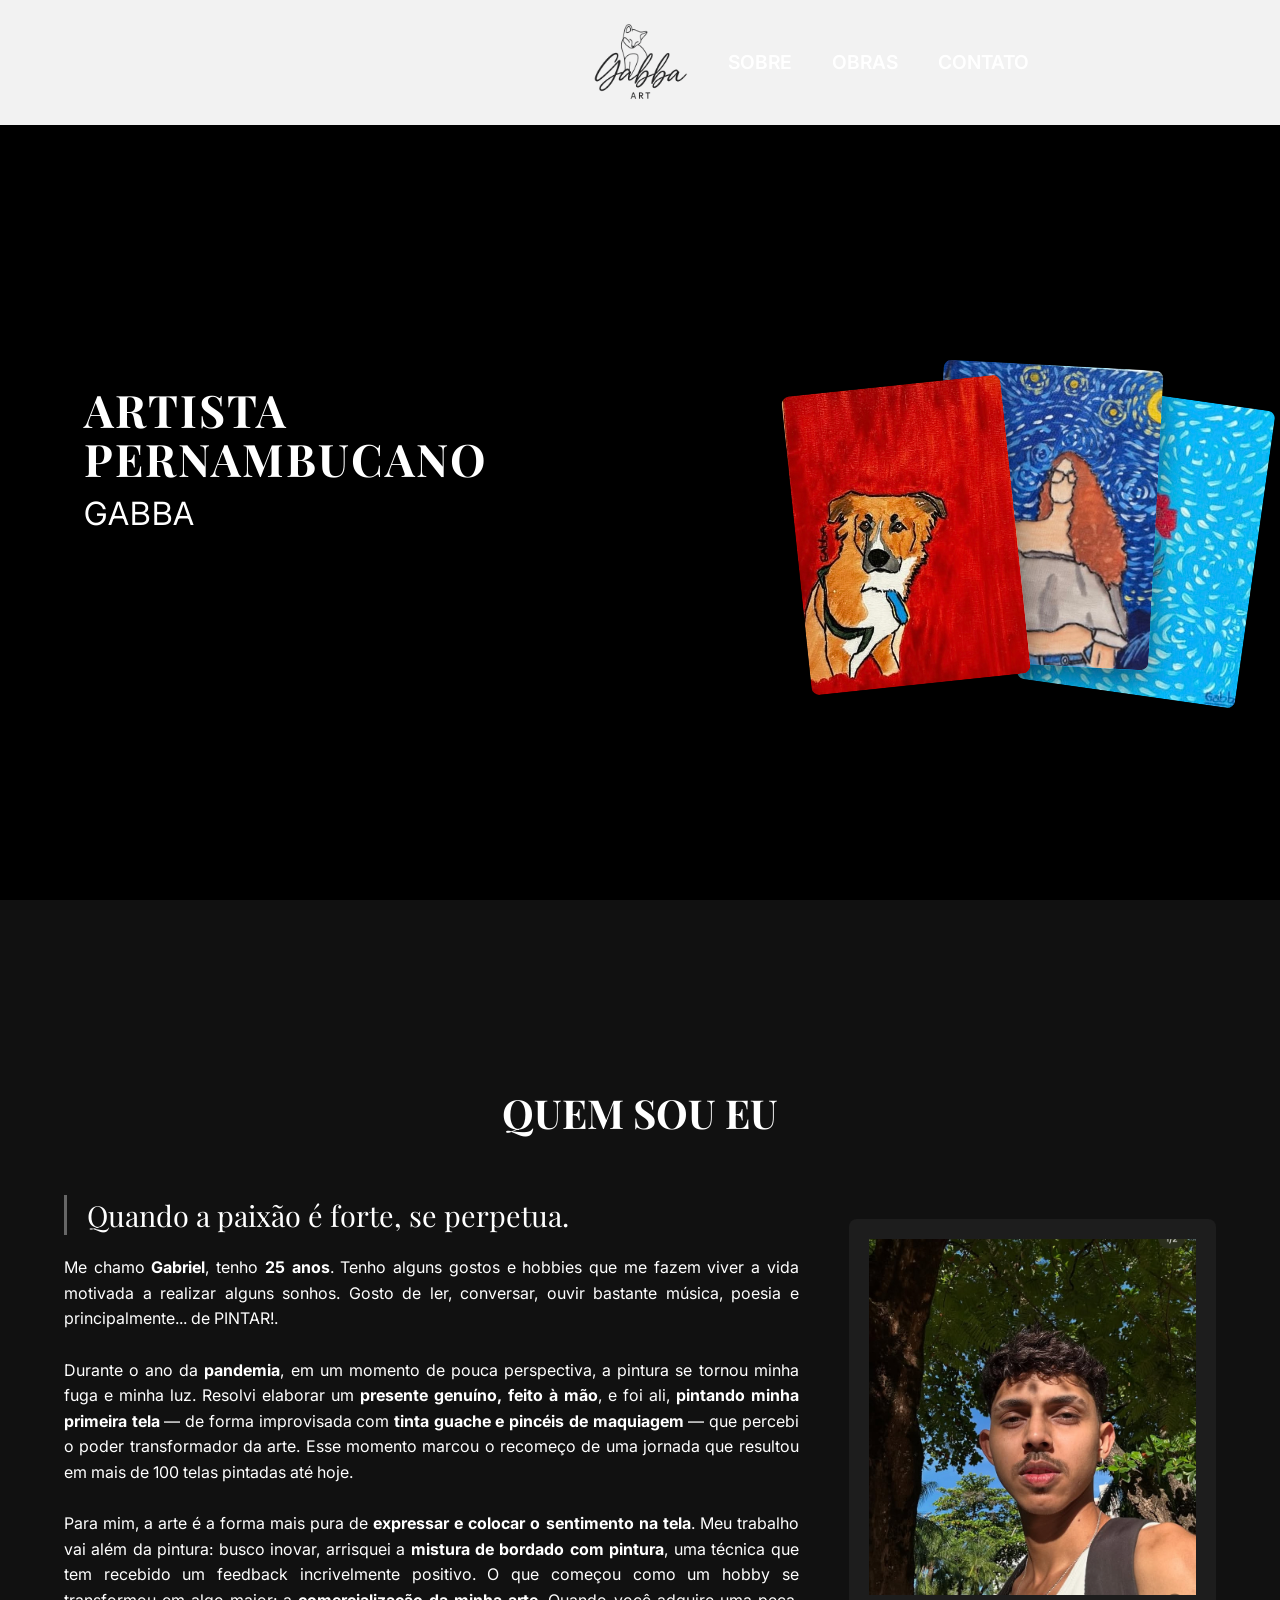
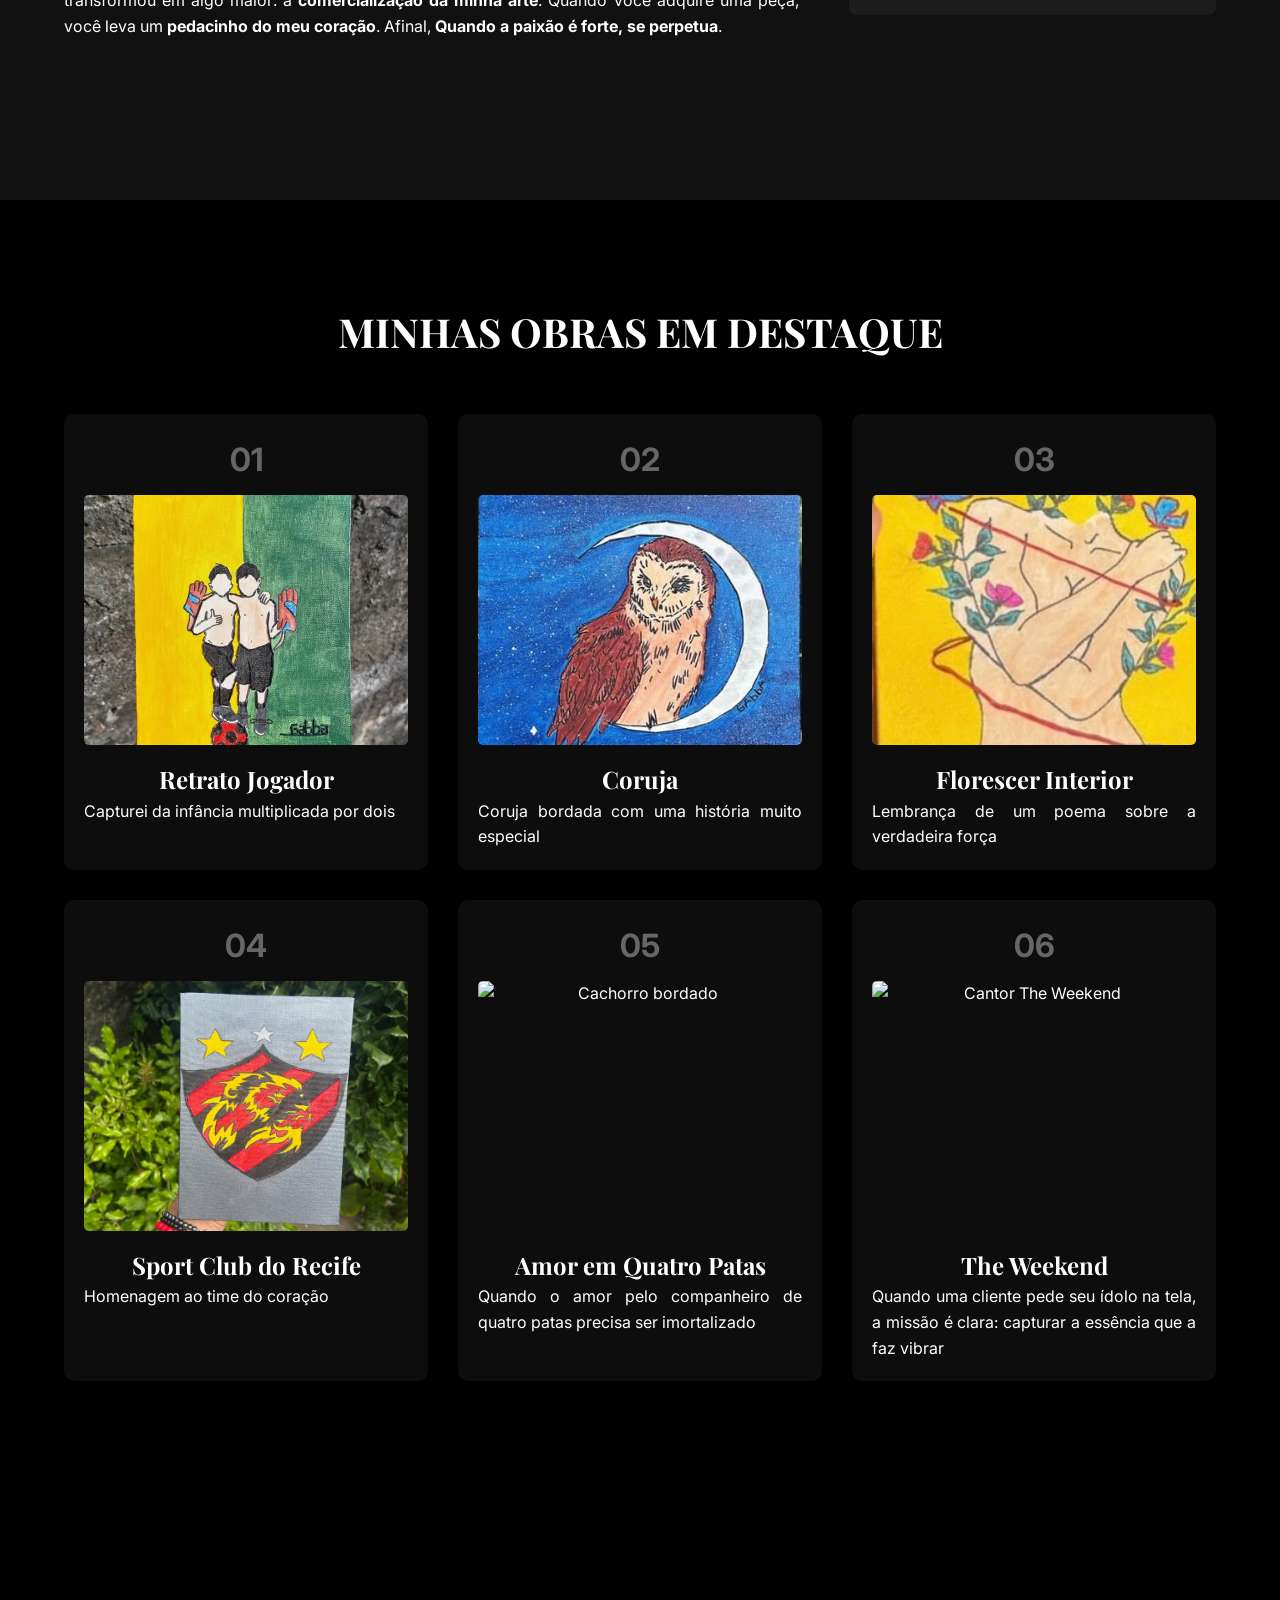
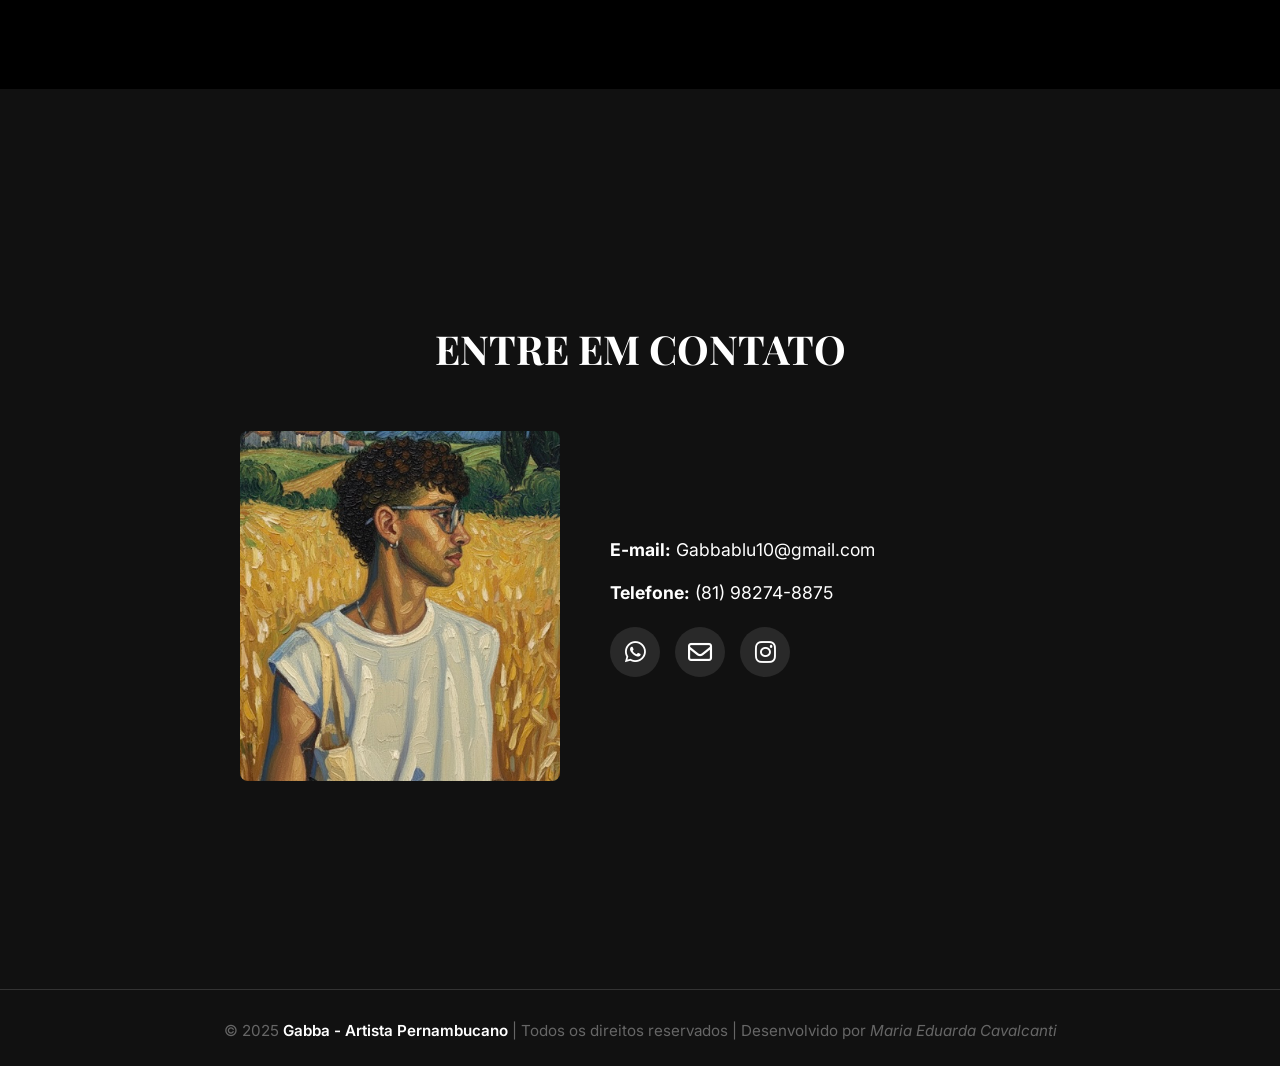
==== commit f00e1546: "Update index.html" ====
--- a/index.html
+++ b/index.html
@@ -3,6 +3,11 @@
   <head>
     <meta charset="UTF-8" />
     <meta name="viewport" content="width=device-width, initial-scale=1.0, viewport-fit=cover" />
+
+    <!-- Controle de Cache -->
+    <meta http-equiv="Cache-Control" content="no-cache, no-store, must-revalidate">
+    <meta http-equiv="Pragma" content="no-cache">
+    <meta http-equiv="Expires" content="0">
     
     <!-- Título e Meta Tags Essenciais -->
     <title>Gabba - Artista Pernambucano | Portfólio Oficial</title>
@@ -31,10 +36,13 @@
     <meta name="twitter:description" content="Portfólio oficial do artista pernambucano Gabba. Pinturas, bordados e obras personalizadas.">
     <meta name="twitter:image" content="https://www.portifoliogabba.com.br/img/logo_transparente_oficial.png">
 
-    <!-- Favicon -->
+    <!-- Favicon Otimizado para Google -->
+    <link rel="icon" href="https://www.portifoliogabba.com.br/favicon/favicon.ico" type="image/x-icon">
+    <link rel="shortcut icon" href="https://www.portifoliogabba.com.br/favicon/favicon.ico" type="image/x-icon">
+    <link rel="icon" type="image/png" href="/favicon/favicon-32x32.png" sizes="32x32">
+    <link rel="icon" type="image/png" href="/favicon/favicon-16x16.png" sizes="16x16">
     <link rel="icon" type="image/png" href="/favicon/favicon-96x96.png" sizes="96x96" />
     <link rel="icon" type="image/svg+xml" href="/favicon/favicon.svg" />
-    <link rel="shortcut icon" href="/favicon/favicon.ico" />
     <link rel="apple-touch-icon" sizes="180x180" href="/favicon/apple-touch-icon.png" />
     <link rel="manifest" href="/favicon/site.webmanifest" />
 
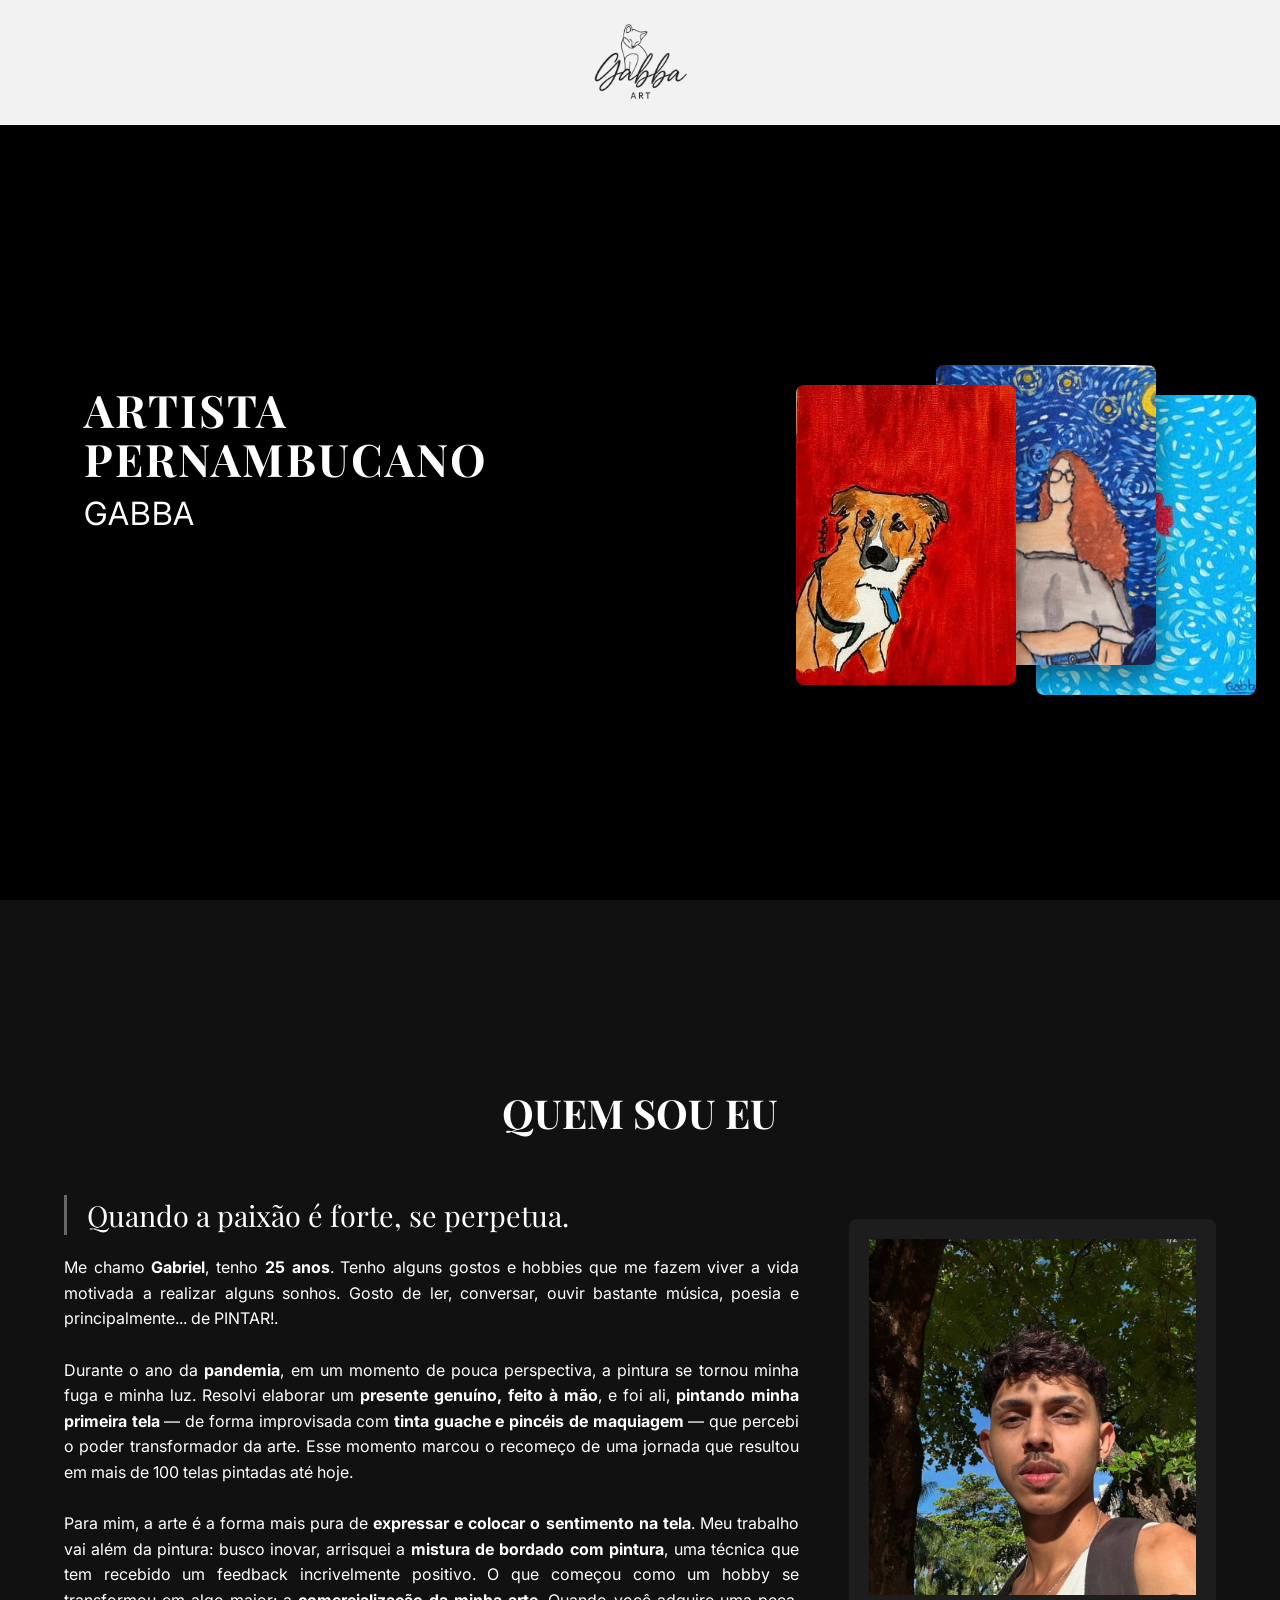
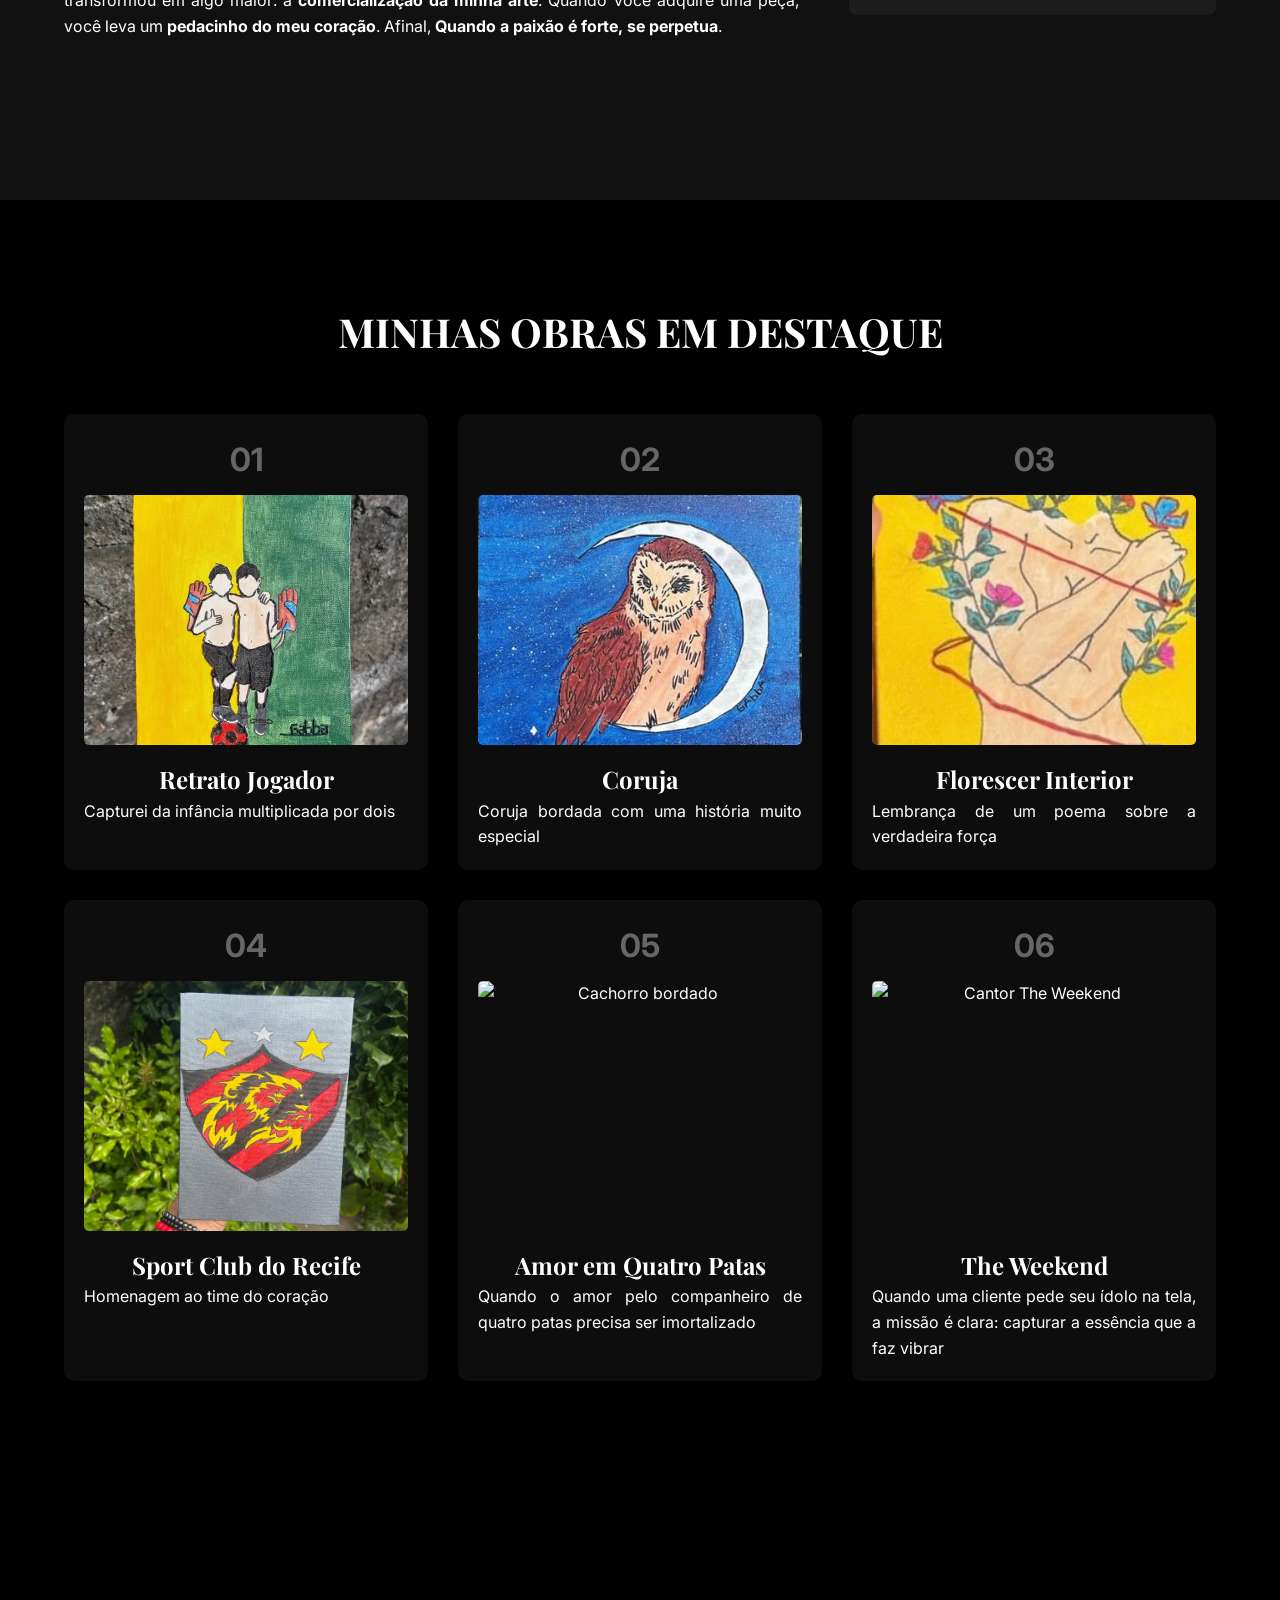
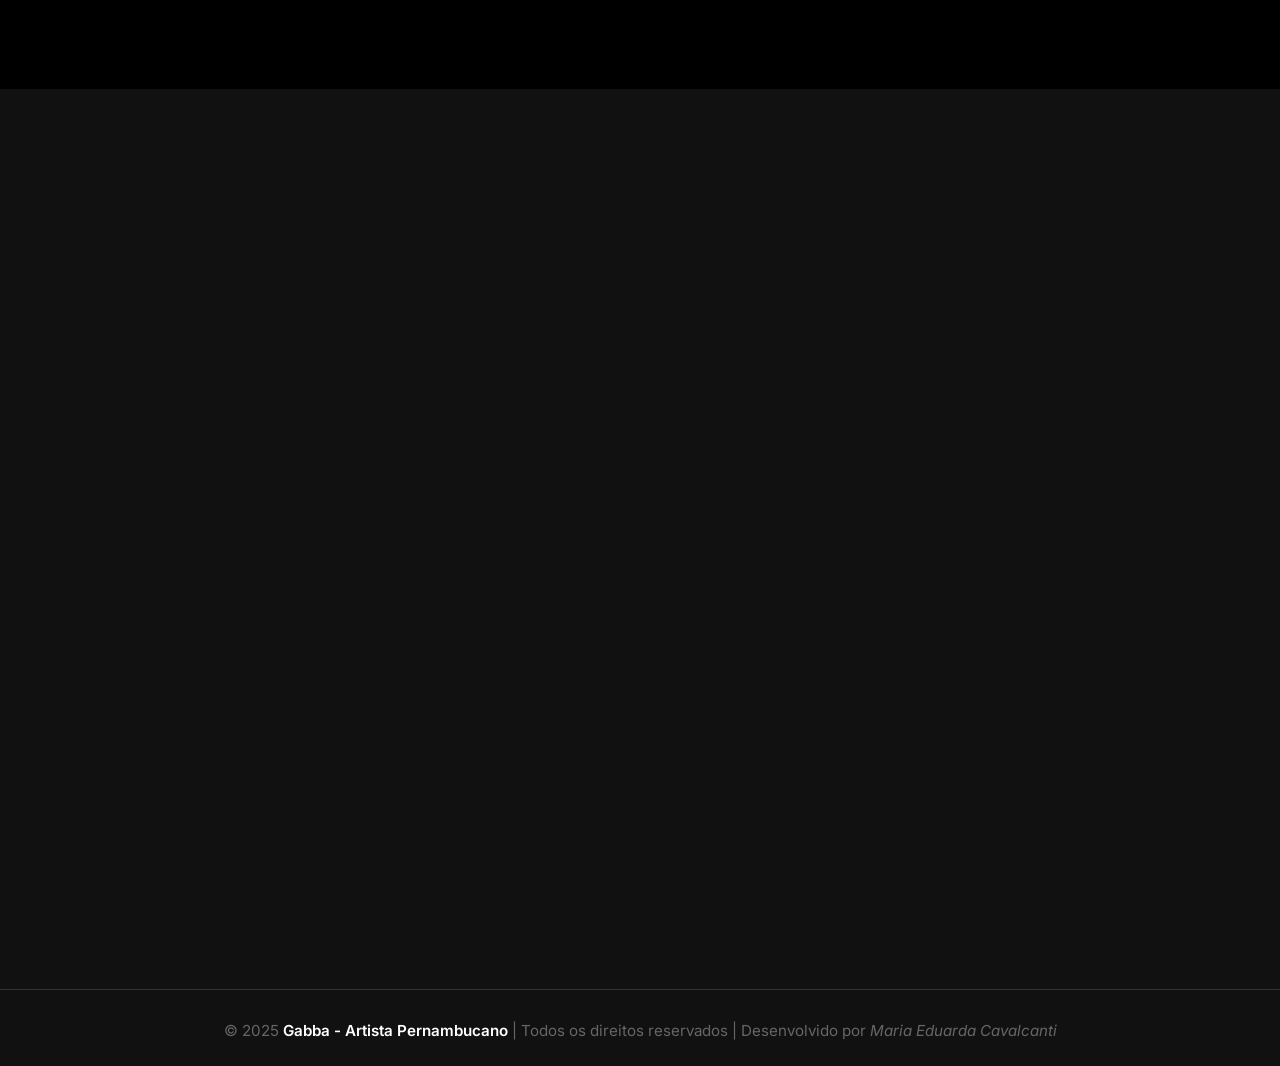
==== commit 33e17700: "Update index.html" ====
--- a/index.html
+++ b/index.html
@@ -36,7 +36,7 @@
     <meta name="twitter:description" content="Portfólio oficial do artista pernambucano Gabba. Pinturas, bordados e obras personalizadas.">
     <meta name="twitter:image" content="https://www.portifoliogabba.com.br/img/logo_transparente_oficial.png">
 
-    <!-- Favicon Otimizado para Google -->
+    <!-- Favicon -->
     <link rel="icon" href="https://www.portifoliogabba.com.br/favicon/favicon.ico" type="image/x-icon">
     <link rel="shortcut icon" href="https://www.portifoliogabba.com.br/favicon/favicon.ico" type="image/x-icon">
     <link rel="icon" type="image/png" href="/favicon/favicon-32x32.png" sizes="32x32">
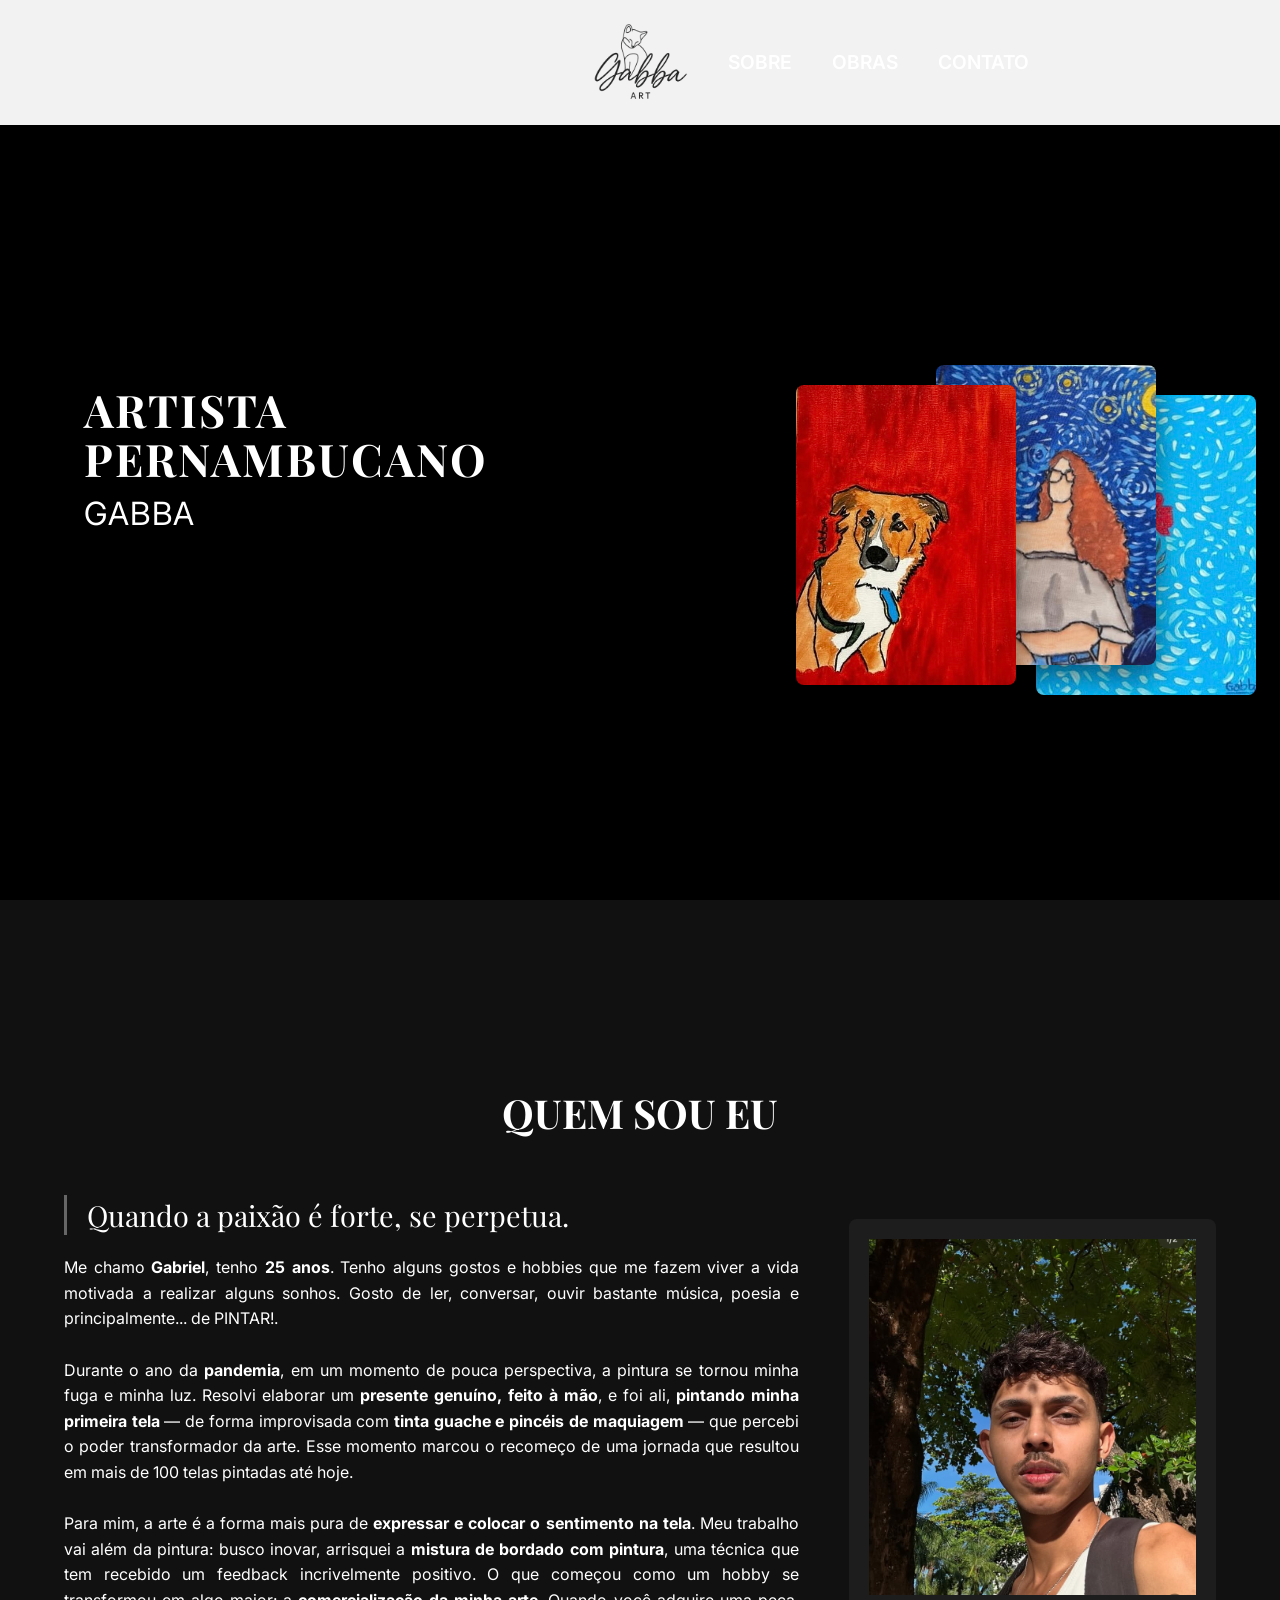
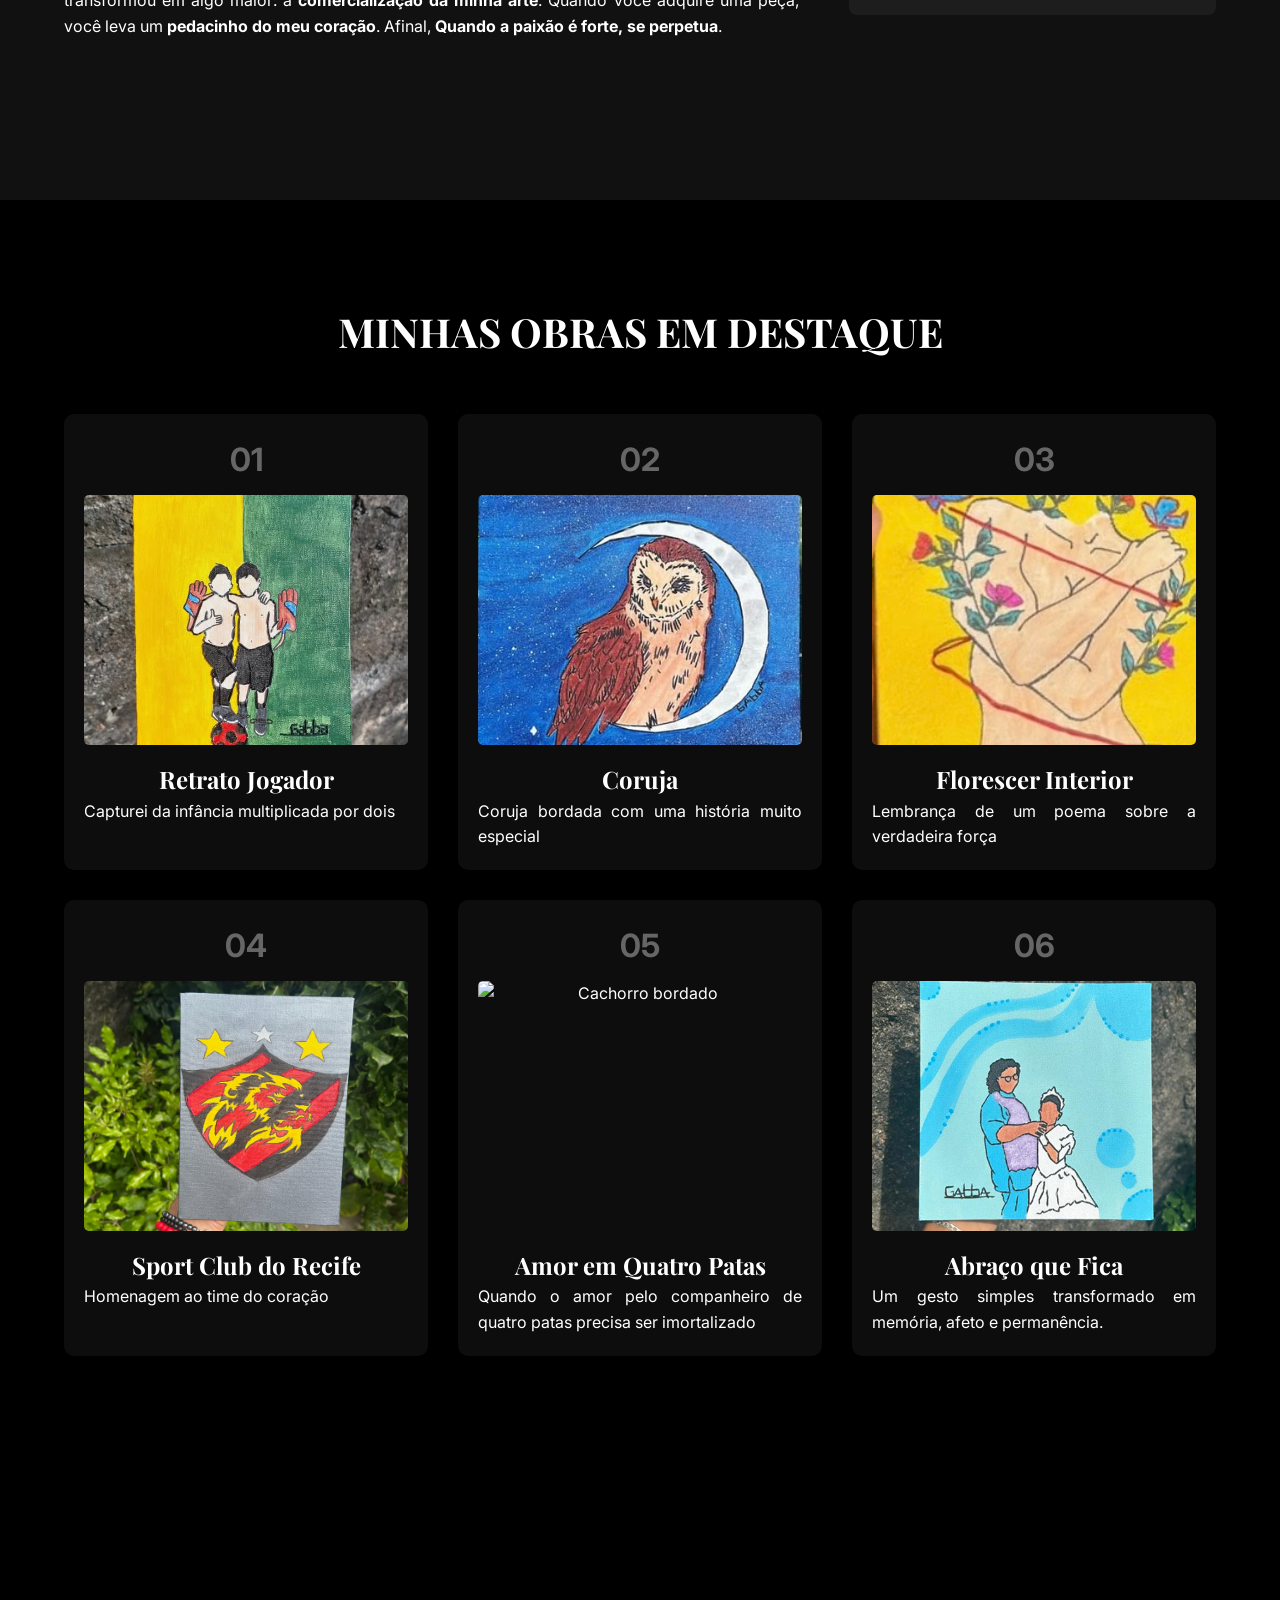
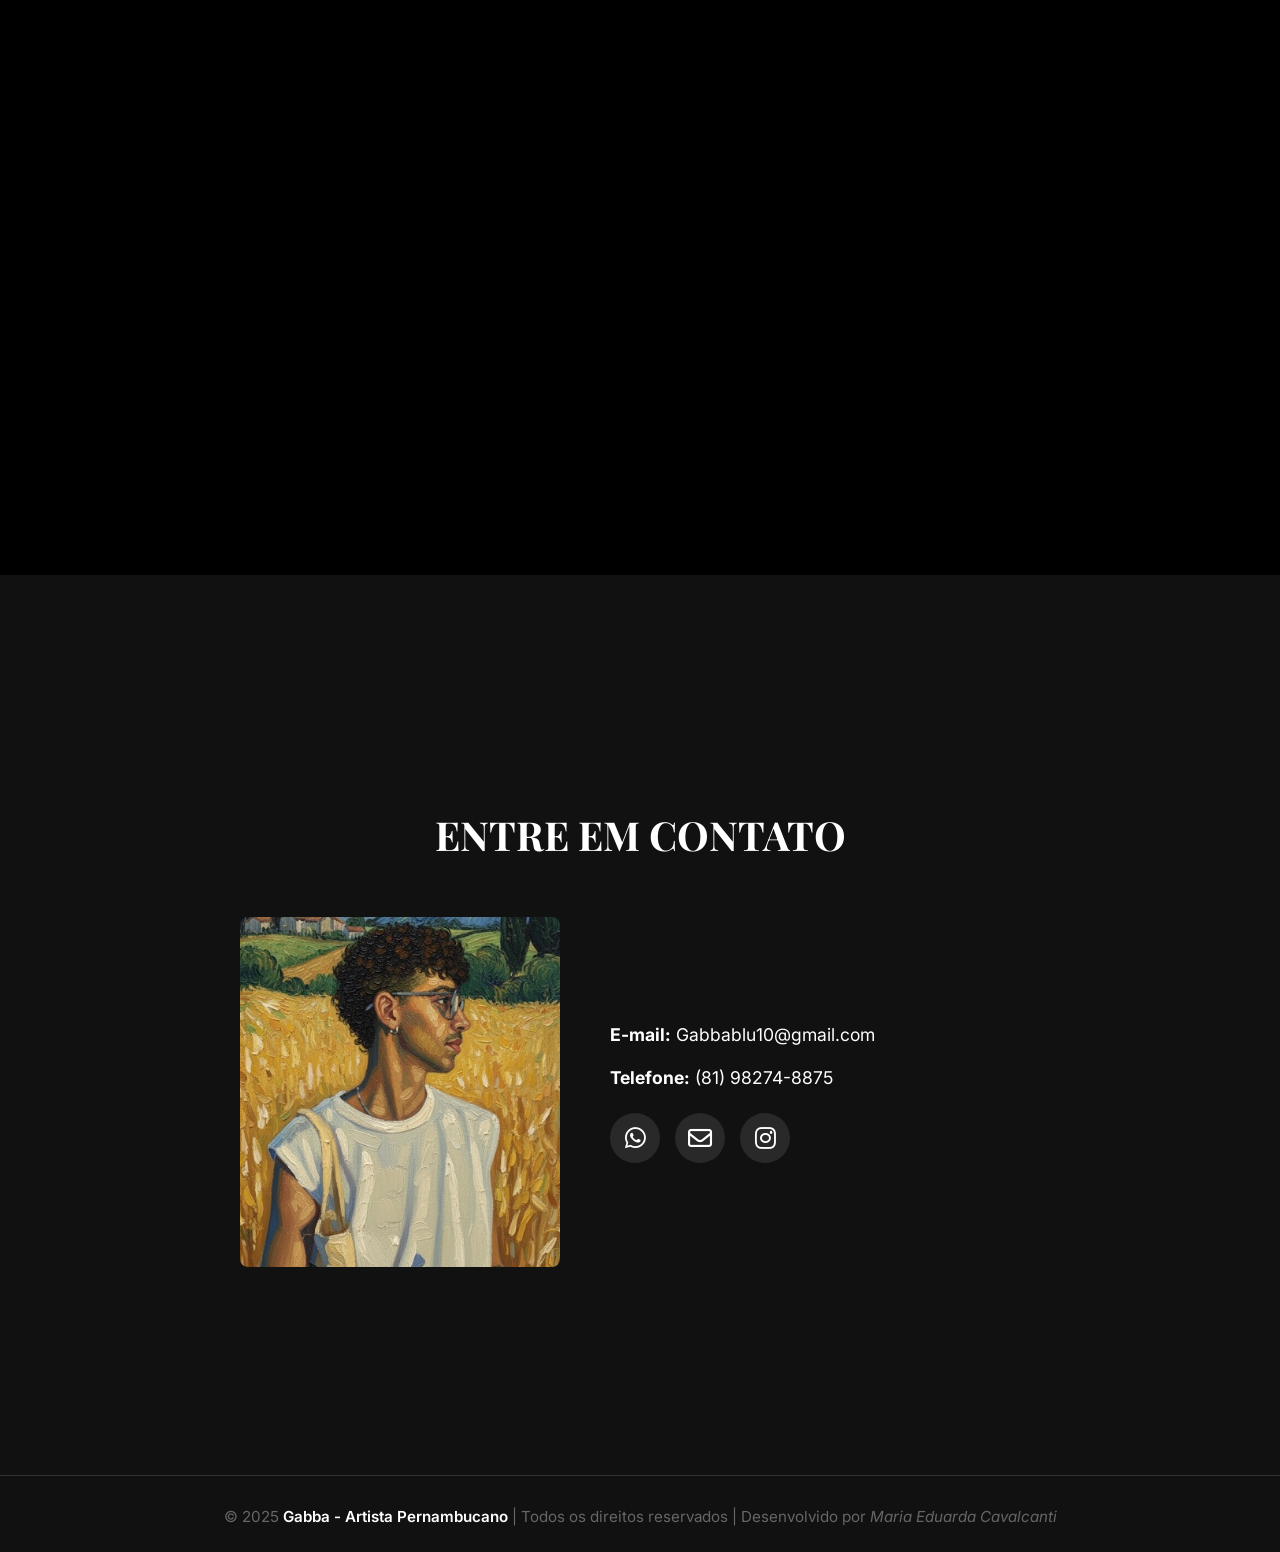
==== commit d11e3920: "Refactor HTML head section and update metadata Updated meta tags and added new favicon links." ====
--- a/index.html
+++ b/index.html
@@ -2,94 +2,47 @@
 <html lang="pt-BR">
   <head>
     <meta charset="UTF-8" />
-    <meta name="viewport" content="width=device-width, initial-scale=1.0, viewport-fit=cover" />
-
-    <!-- Controle de Cache -->
-    <meta http-equiv="Cache-Control" content="no-cache, no-store, must-revalidate">
-    <meta http-equiv="Pragma" content="no-cache">
-    <meta http-equiv="Expires" content="0">
-    
-    <!-- Título e Meta Tags Essenciais -->
-    <title>Gabba - Artista Pernambucano | Portfólio Oficial</title>
-    <meta name="application-name" content="Gabba - Artista Pernambucano">
-    <meta name="apple-mobile-web-app-title" content="Gabba">
+    <meta
+      name="viewport"
+      content="width=device-width, initial-scale=1.0, viewport-fit=cover"
+    />
+    <title>Portifólio Gabriel | Gabba</title>
     
     <meta name="description" content="Gabba - Artista Pernambucano. Pinturas, quadros bordados, arte original personalizada e obras exclusivas feitas à mão. Portfólio oficial do artista.">
-    <meta name="keywords" content="Arte, Pintura, Bordado, Quadro, Artista Pernambucano, Gabba, Quadros personalizados, Arte original">
+    <meta name="keywords" content="Arte, Pintura, Bordado, Quadro, Artista Pernambucano, Quadros personalizados, Arte original, Portfólio Gabba, Obras de arte, Arte Recife">
     <meta name="author" content="Gabriel Gabba">
     
-    <!-- Google Verification -->
-    <meta name="google-site-verification" content="f064cc1f9d911fc4" />
-    <meta name="robots" content="index, follow, max-image-preview:large">
-    
-    <!-- Open Graph -->
-    <meta property="og:title" content="Gabba - Artista Pernambucano | Portfólio Oficial">
-    <meta property="og:description" content="Pinturas, quadros bordados, arte original personalizada e obras exclusivas feitas à mão. Descubra as obras do artista pernambucano Gabba.">
+    <!-- Open Graph (para Google / Instagram / LinkedIn / Facebook ) -->
+    <meta property="og:title" content="Portfólio Oficial - Gabba | Artista Pernambucano">
+    <meta property="og:description" content="Quadros originais, pintura com técnica própria, bordados e arte personalizada. Descubra as obras do artista pernambucano Gabba.">
     <meta property="og:type" content="website">
-    <meta property="og:url" content="https://www.portifoliogabba.com.br/">
-    <meta property="og:image" content="https://www.portifoliogabba.com.br/img/logo_transparente_oficial.png">
-    <meta property="og:site_name" content="Gabba - Artista Pernambucano">
-    
-    <!-- Twitter Card -->
-    <meta name="twitter:card" content="summary_large_image">
-    <meta name="twitter:title" content="Gabba - Artista Pernambucano">
-    <meta name="twitter:description" content="Portfólio oficial do artista pernambucano Gabba. Pinturas, bordados e obras personalizadas.">
-    <meta name="twitter:image" content="https://www.portifoliogabba.com.br/img/logo_transparente_oficial.png">
-
-    <!-- Favicon -->
-    <link rel="icon" href="https://www.portifoliogabba.com.br/favicon/favicon.ico" type="image/x-icon">
-    <link rel="shortcut icon" href="https://www.portifoliogabba.com.br/favicon/favicon.ico" type="image/x-icon">
-    <link rel="icon" type="image/png" href="/favicon/favicon-32x32.png" sizes="32x32">
-    <link rel="icon" type="image/png" href="/favicon/favicon-16x16.png" sizes="16x16">
+    <meta property="og:url" content="https://portifoliogabba.vercel.app/">
+    <meta property="og:image" content="https://portifoliogabba.vercel.app/img/artista.jpg">
+
+    <!-- Adicionando favicon -->
+
     <link rel="icon" type="image/png" href="/favicon/favicon-96x96.png" sizes="96x96" />
     <link rel="icon" type="image/svg+xml" href="/favicon/favicon.svg" />
+    <link rel="shortcut icon" href="/favicon/favicon.ico" />
     <link rel="apple-touch-icon" sizes="180x180" href="/favicon/apple-touch-icon.png" />
+    <meta name="apple-mobile-web-app-title" content="Gabba" />
     <link rel="manifest" href="/favicon/site.webmanifest" />
 
-    <!-- Schema Markup -->
-    <script type="application/ld+json">
-    {
-      "@context": "https://schema.org",
-      "@graph": [
-        {
-          "@type": "WebSite",
-          "@id": "https://www.portifoliogabba.com.br/#website",
-          "url": "https://www.portifoliogabba.com.br",
-          "name": "Gabba - Artista Pernambucano",
-          "description": "Pinturas, quadros bordados, arte original personalizada e obras exclusivas feitas à mão",
-          "publisher": {
-            "@id": "https://www.portifoliogabba.com.br/#artist"
-          },
-          "inLanguage": "pt-BR"
-        },
-        {
-          "@type": "Person",
-          "@id": "https://www.portifoliogabba.com.br/#artist",
-          "name": "Gabriel Gabba",
-          "url": "https://www.portifoliogabba.com.br",
-          "image": "https://www.portifoliogabba.com.br/img/logo_transparente_oficial.png",
-          "jobTitle": "Artista Visual",
-          "description": "Artista pernambucano especialista em pintura e bordado. Obras originais e personalizadas.",
-          "sameAs": [
-            "https://www.instagram.com/gab.baart"
-          ],
-          "knowsAbout": ["Pintura", "Bordado", "Arte Contemporânea"],
-          "homeLocation": {
-            "@type": "Place",
-            "name": "Pernambuco, Brasil"
-          }
-        }
-      ]
-    }
-    </script>
-    
-    <!-- Styles -->
+    <!-- Adicionando style -->
+
     <link rel="stylesheet" href="style.css" />
-    <link href="https://fonts.googleapis.com/css2?family=Playfair+Display:wght@700&family=Inter:wght@400;600&display=swap" rel="stylesheet" />
-    <link rel="stylesheet" href="https://cdnjs.cloudflare.com/ajax/libs/font-awesome/6.4.0/css/all.min.css" />
+    <link
+      href="https://fonts.googleapis.com/css2?family=Playfair+Display:wght@700&family=Inter:wght@400;600&display=swap"
+      rel="stylesheet"
+    />
+    <!-- Adicionando Font Awesome para ícones -->
+    <link
+      rel="stylesheet"
+      href="https://cdnjs.cloudflare.com/ajax/libs/font-awesome/6.4.0/css/all.min.css"
+    />
   </head>
 
-  <body itemscope itemtype="https://schema.org/Person">
+  <body>
     <nav id="navbar" class="nav-branca">
       <div class="nav-container">
         <img
@@ -251,6 +204,18 @@
 
     <div class="destaque-item animar" data-delay="2">
       <span>06</span>
+      <img src="img/quadro_abc.png" alt="Abraço que fica" />
+      <div class="texto">
+        <h3>Abraço que Fica</h3>
+        <p>Um gesto simples transformado em memória, afeto e permanência.</p>
+        <div class="descricao-completa" style="display: none;">
+          <p>Esta obra nasce do encontro entre memória, afeto e significado. Ela eterniza um momento simples, porém profundamente simbólico: um vínculo que atravessa o tempo, o luto e as conquistas. Mais do que uma cena, é um abraço transformado em imagem — daqueles que chegam sem aviso, mas exatamente quando mais precisamos. A arte aqui não é apenas estética; é presença, é cuidado, é lembrança viva. Cada traço carrega emoção, porque a arte toca cada pessoa de um jeito único e especial.</p>
+        </div>
+      </div>
+    </div>
+
+    <div class="destaque-item animar" data-delay="0">
+      <span>07</span>
       <img src="img/starboy.png" alt="Cantor The Weekend" />
       <div class="texto">
         <h3>The Weekend</h3>
@@ -259,6 +224,32 @@
           <p>Pode botar na tela, na parede, no quarto, no escritório - bota onde der vontade! Porque esse THE WEEKEND ficou tão surreal que vai roubar a cena em qualquer lugar. A vibe do artista está tão viva que quase dá pra ouvir as músicas saindo da tela. Não é só um quadro, é um statement - e ele está pronto para transformar seu espaço. Já decidiu onde vai explodir de estilo?</p>
         </div>
       </div>
+      </div>
+
+      <div class="destaque-item animar" data-delay="1">
+      <span>08</span>
+      <img src="img/nossasenhora.png" alt="Nossa Senhora da Conceição" />
+      <div class="texto">
+        <h3>Nossa Senhora da Conceição</h3>
+        <p>Em cada traço, um raio de luz da devoção. Uma homenagem tecida com fé que inspira.</p>
+        <div class="descricao-completa" style="display: none;">
+          <p>Esta pintura de Nossa Senhora da Conceição nasceu do encontro entre fé, gratidão e inspiração. Foi criada para uma pessoa muito especial, que, com sua presença e cuidado, ajudou a resgatar minha fé em momentos em que ela parecia distante. Nossa Senhora da Conceição, imagem de devoção dessa pessoa, tornou-se símbolo desse reencontro espiritual: da confiança renovada, da esperança que se reconstrói e do amor que acolhe. Cada traço carrega não apenas devoção, mas também reconhecimento — pela fé que foi despertada novamente e pela luz que veio através de alguem muito especial.</p>
+        </div>
+      </div>
+      </div>
+
+      <div class="destaque-item animar" data-delay="2">
+      <span>09</span>
+      <img src="img/navegador.png" alt="Homem no pequeno bote" />
+      <div class="texto">
+        <h3>O Navegador</h3>
+        <p>Sobre águas que sonham com a noite estrelada. Navegar é seguir, mesmo sem mapas.</p>
+        <div class="descricao-completa" style="display: none;">
+          <p>Nesta obra, lanço o olhar que se eleva para o alto como quem observa um sonho. Um homem navega em um pequeno bote, visto de cima, entre dois remos e o silêncio das águas. O lago não é apenas lago: ele carrega traços inspirados em Van Gogh, em movimento constante, como se a água refletisse o céu da Noite Estrelada. Em um dos meus desvaneios, imaginei esse navegador atravessando a noite, não sob o céu, mas sobre ele — como se as estrelas tivessem descido à superfície. A obra fala de travessia e contemplação, onde o homem segue adiante guiado não por mapas, mas pela própria sensibilidade diante das estrelas.</p>
+        </div>
+      </div>
+      </div>
+
     </div>
   </div>
 
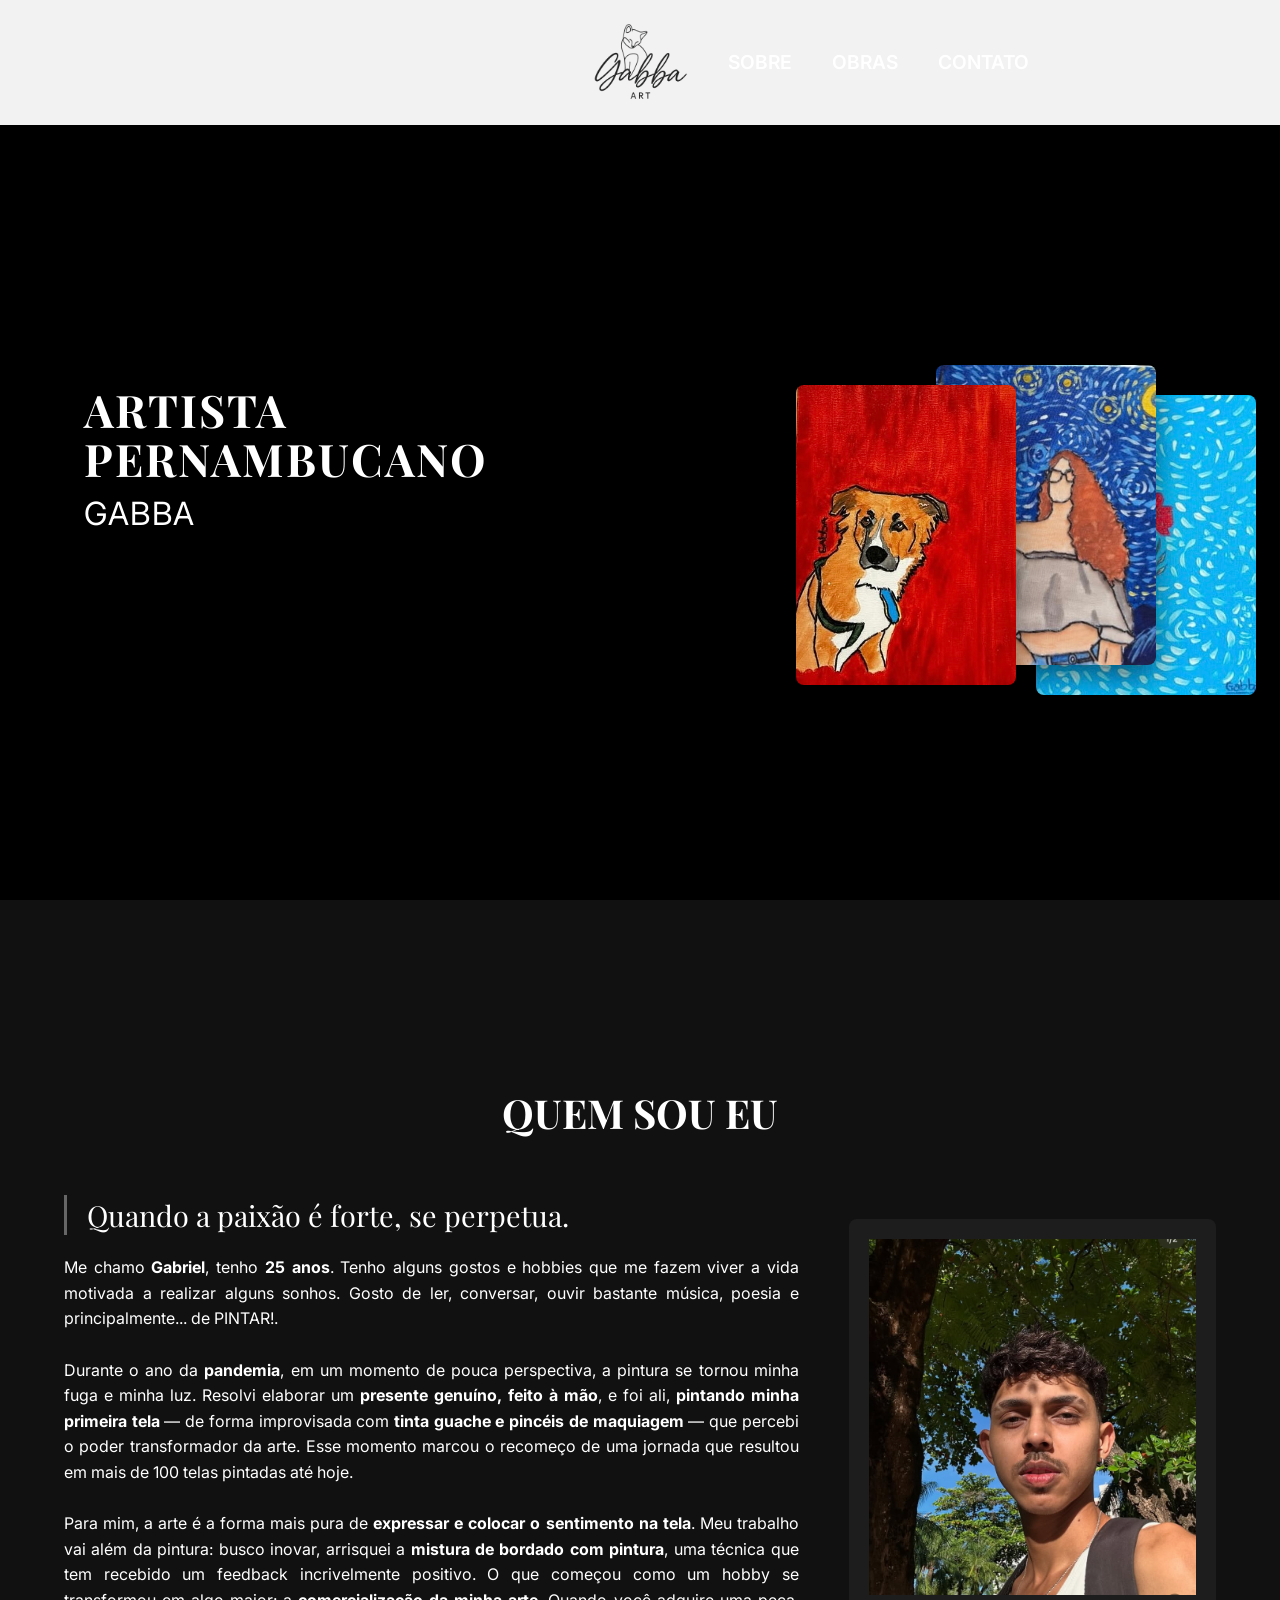
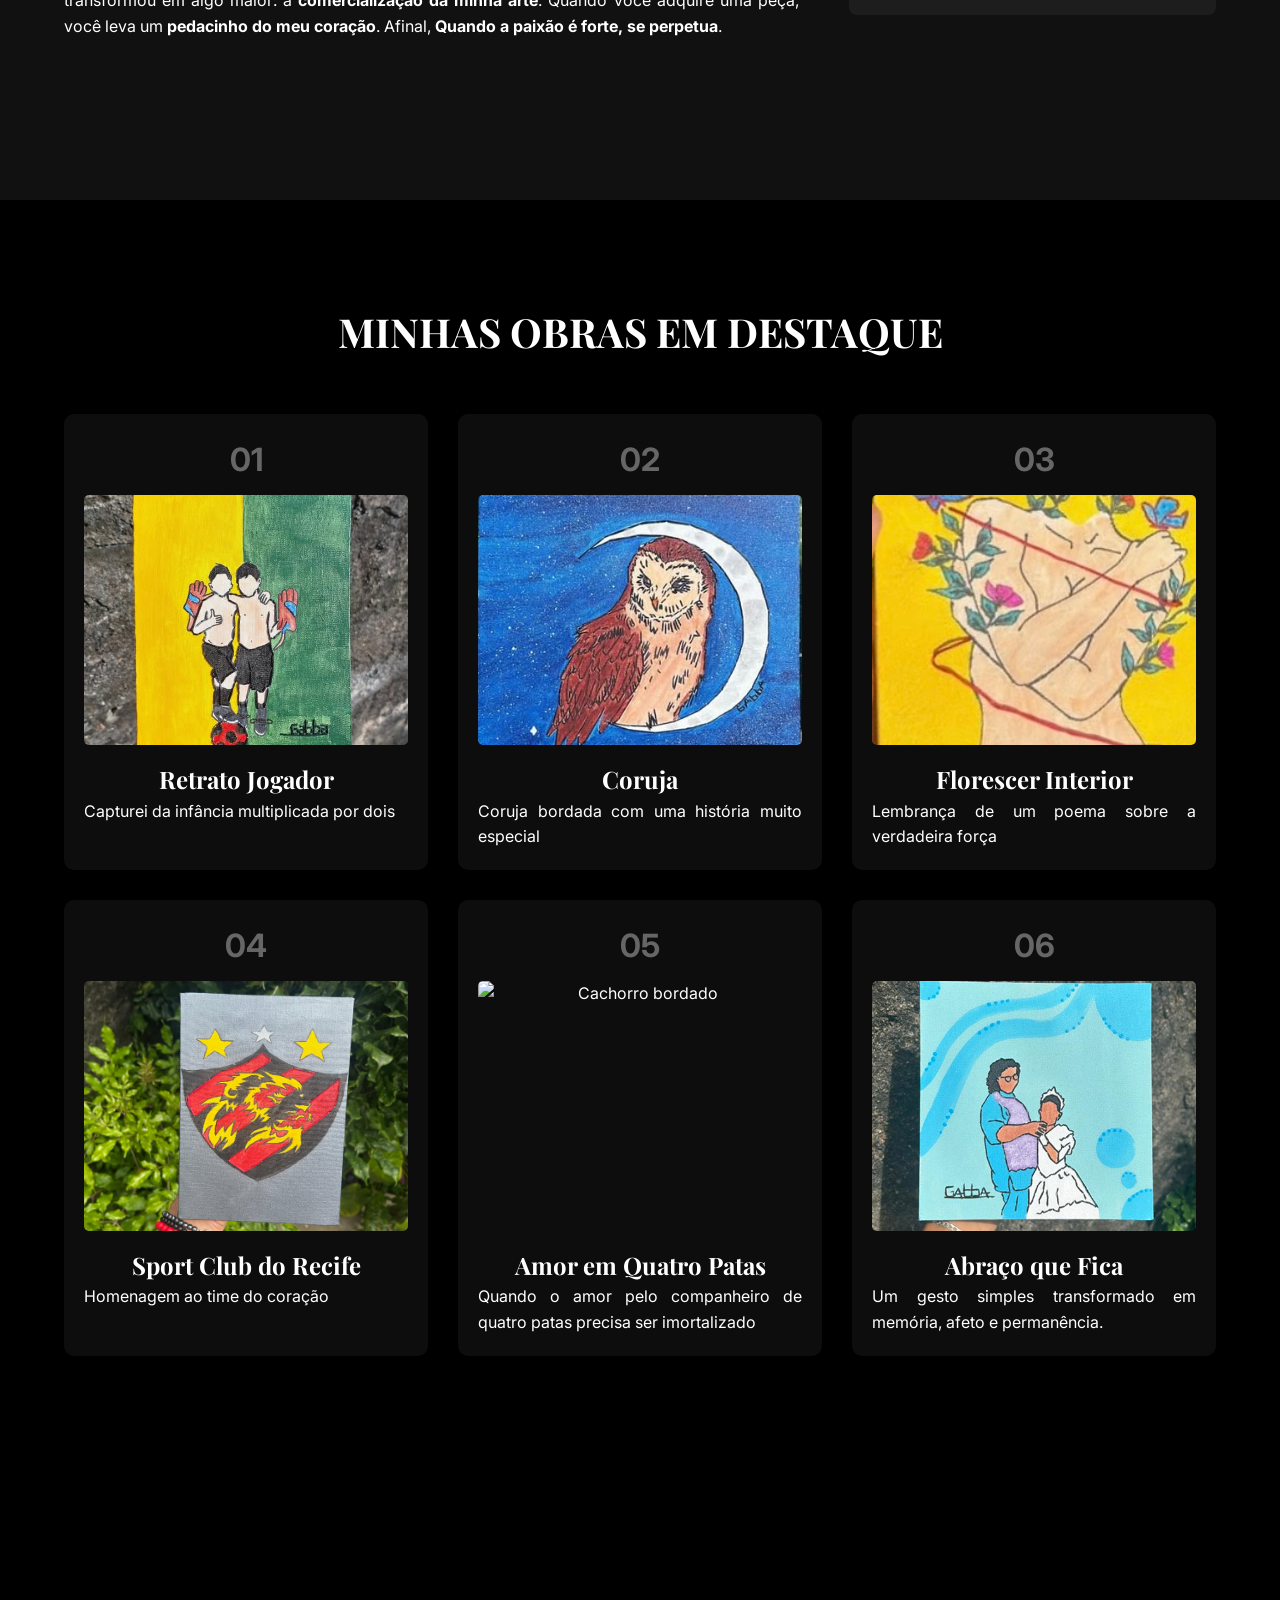
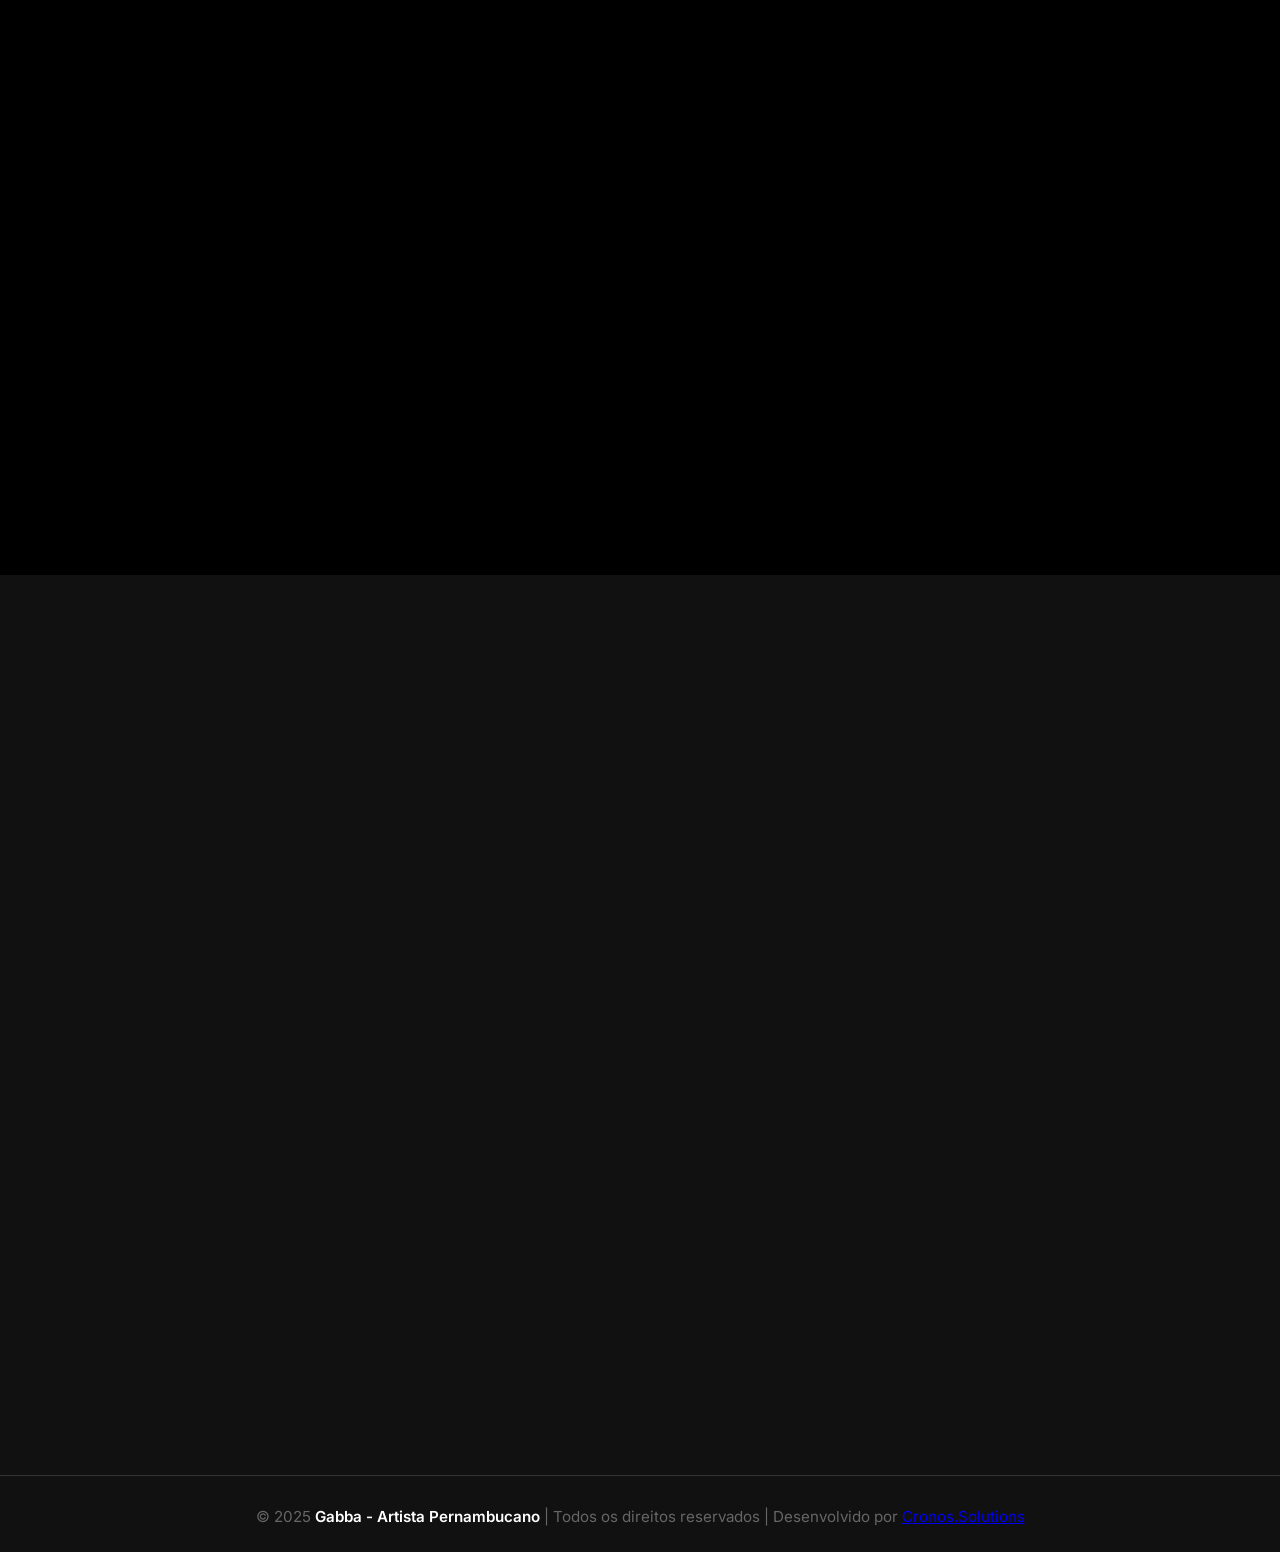
==== commit b8502368: "footer" ====
--- a/index.html
+++ b/index.html
@@ -1,334 +1,336 @@
 <!DOCTYPE html>
 <html lang="pt-BR">
-  <head>
-    <meta charset="UTF-8" />
-    <meta
-      name="viewport"
-      content="width=device-width, initial-scale=1.0, viewport-fit=cover"
-    />
-    <title>Portifólio Gabriel | Gabba</title>
-    
-    <meta name="description" content="Gabba - Artista Pernambucano. Pinturas, quadros bordados, arte original personalizada e obras exclusivas feitas à mão. Portfólio oficial do artista.">
-    <meta name="keywords" content="Arte, Pintura, Bordado, Quadro, Artista Pernambucano, Quadros personalizados, Arte original, Portfólio Gabba, Obras de arte, Arte Recife">
-    <meta name="author" content="Gabriel Gabba">
-    
-    <!-- Open Graph (para Google / Instagram / LinkedIn / Facebook ) -->
-    <meta property="og:title" content="Portfólio Oficial - Gabba | Artista Pernambucano">
-    <meta property="og:description" content="Quadros originais, pintura com técnica própria, bordados e arte personalizada. Descubra as obras do artista pernambucano Gabba.">
-    <meta property="og:type" content="website">
-    <meta property="og:url" content="https://portifoliogabba.vercel.app/">
-    <meta property="og:image" content="https://portifoliogabba.vercel.app/img/artista.jpg">
-
-    <!-- Adicionando favicon -->
-
-    <link rel="icon" type="image/png" href="/favicon/favicon-96x96.png" sizes="96x96" />
-    <link rel="icon" type="image/svg+xml" href="/favicon/favicon.svg" />
-    <link rel="shortcut icon" href="/favicon/favicon.ico" />
-    <link rel="apple-touch-icon" sizes="180x180" href="/favicon/apple-touch-icon.png" />
-    <meta name="apple-mobile-web-app-title" content="Gabba" />
-    <link rel="manifest" href="/favicon/site.webmanifest" />
-
-    <!-- Adicionando style -->
-
-    <link rel="stylesheet" href="style.css" />
-    <link
-      href="https://fonts.googleapis.com/css2?family=Playfair+Display:wght@700&family=Inter:wght@400;600&display=swap"
-      rel="stylesheet"
-    />
-    <!-- Adicionando Font Awesome para ícones -->
-    <link
-      rel="stylesheet"
-      href="https://cdnjs.cloudflare.com/ajax/libs/font-awesome/6.4.0/css/all.min.css"
-    />
-  </head>
-
-  <body>
-    <nav id="navbar" class="nav-branca">
-      <div class="nav-container">
-        <img
-          id="logo"
-          src="img/logo_transparente_oficial.png"
-          alt="Assinatura do Artista"
-          class="logo-centralizada"
-        />
-
-        <div id="nav-links" class="nav-links">
-          <a href="#quem-sou-eu">Sobre</a>
-          <a href="#destaques">Obras</a>
-          <a href="#contato">Contato</a>
-        </div>
-
-        <!-- Botão hamburger -->
-        <div id="hamburger" class="hamburger-mobile">
-          <span></span>
-          <span></span>
-          <span></span>
-        </div>
-      </div>
-    </nav>
-
-    <!--  BANNER COM SOBREPOSIÇÃO DE IMAGENS -->
-    <header class="secao header-capa banner-capa">
-      <div class="banner-container">
-        <div class="banner-texto">
-          <h1 class="animar">Artista Pernambucano</h1>
-          <h2 class="animar">Gabba</h2>
-        </div>
-        <div class="banner-imagens animar">
-          <div class="imagem-container">
-            <img src="img/quadro_cachorro.jpg" alt="Obra de arte 1" />
-          </div>
-          <div class="imagem-container">
-            <img src="img/quadro_mulher.jpg" alt="Obra de arte 2" />
-          </div>
-          <div class="imagem-container">
-            <img src="img/quadro_rosa.jpg" alt="Obra de arte 3" />
-          </div>
-        </div>
-      </div>
-    </header>
-
-    <section id="quem-sou-eu" class="secao fundo-escuro">
-      <h2 class="animar">QUEM SOU EU</h2>
-      <div class="conteudo-flex">
-        <div class="texto animar">
-          <p class="citacao">Quando a paixão é forte, se perpetua.</p>
-          <p>
-            Me chamo <b>Gabriel</b>, tenho <b>25 anos</b>. Tenho alguns gostos e
-            hobbies que me fazem viver a vida motivada a realizar alguns sonhos.
-            Gosto de ler, conversar, ouvir bastante música, poesia e
-            principalmente... de PINTAR!.
-          </p>
-          <br />
-
-          <p>
-            Durante o ano da <b>pandemia</b>, em um momento de pouca
-            perspectiva, a pintura se tornou minha fuga e minha luz. Resolvi
-            elaborar um <b>presente genuíno, feito à mão</b>, e foi ali,
-            <b>pintando minha primeira tela</b> — de forma improvisada com
-            <b>tinta guache e pincéis de maquiagem</b>
-            — que percebi o poder transformador da arte. Esse momento marcou o
-            recomeço de uma jornada que resultou em mais de 100 telas pintadas
-            até hoje.
-          </p>
-          <br />
-
-          <p>
-            Para mim, a arte é a forma mais pura de
-            <b>expressar e colocar o sentimento na tela</b>. Meu trabalho vai
-            além da pintura: busco inovar, arrisquei a
-            <b>mistura de bordado com pintura</b>, uma técnica que tem recebido
-            um feedback incrivelmente positivo. O que começou como um hobby se
-            transformou em algo maior: a <b>comercialização da minha arte</b>.
-            Quando você adquire uma peça, você leva um
-            <b>pedacinho do meu coração</b>. Afinal,
-            <b>Quando a paixão é forte, se perpetua</b>.
-          </p>
-        </div>
-        <div class="fotos-perfil">
-          <img
-            src="img/artista.jpg"
-            alt="Retrato Artista"
-            class="destaque-item animar"
-          />
-        </div>
-      </div>
-    </section>
-
-    <section id="destaques" class="secao">
-  <h2 class="animar">MINHAS OBRAS EM DESTAQUE</h2>
-
-  <div class="destaques-grade">
-    <div class="destaque-item animar" data-delay="0">
-      <span>01</span>
-      <img src="img/IMG_1998.jpg" alt="Quadro Crianças" />
-      <div class="texto">
-        <h3>Retrato Jogador</h3>
-        <p>Capturei da infância multiplicada por dois</p>
-        <div class="descricao-completa" style="display: none;">
-          <p> Os gêmeos, em seu elemento natural - um campo de futebol transformado pela lama - Primeira vez que capturei a infância multiplicada por dois! Estão precisamente no lugar que seus corações escolheram: onde a brincadeira vira memória e a cumplicidade vira legado.</p>
-        </div>
-      </div>
-    </div>
-
-    <div class="destaque-item animar" data-delay="1">
-      <span>02</span>
-      <img src="img/IMG_2001.jpg" alt="Quadro Coruja" />
-      <div class="texto">
-        <h3>Coruja</h3>
-        <p>Coruja bordada com uma história muito especial</p>
-        <div class="descricao-completa" style="display: none;">
-          <p>Esta coruja bordada tem uma história especial: começou com um colar que uma cliente usava e se transformou em um desafio artístico quando ela me pediu para criar no maior tamanho possível. Durante 8 horas imersivas, dediquei cada ponto a essa obra que hoje me enche de orgulho. Mais do que bordado, esta peça representa a magia que acontece quando a inspiração do cotidiano se encontra com a coragem de criar algo grandioso.</p>
-        </div>
-      </div>
-    </div>
-
-    <div class="destaque-item animar" data-delay="2">
-      <span>03</span>
-      <img src="img/quadro_corpo.jpg" alt="Corpo floral" />
-      <div class="texto">
-        <h3>Florescer Interior</h3>
-        <p>Lembrança de um poema sobre a verdadeira força</p>
-        <div class="descricao-completa" style="display: none;">
-          <p>Esta tela nasceu da lembrança de um poema sobre a verdadeira força - aquela que sabe ser resiliente, mas também se permite recomeçar. A mulher retratada entre rosas simboliza essa dualidade: como a flor que possui tanto beleza quanto espinhos, ela carrega a coragem de seguir em frente e a sabedoria de transformar cada queda em novo desabrochar.</p>
-        </div>
-      </div>
-    </div>
-
-    <div class="destaque-item animar" data-delay="0">
-      <span>04</span>
-      <img
-        src="img/escudo_sport.jpeg"
-        alt="Pintuda do time Sport Club do Recife"
-      />
-      <div class="texto">
-        <h3>Sport Club do Recife</h3>
-        <p>Homenagem ao time do coração</p>
-        <div class="descricao-completa" style="display: none;">
-          <p>Homenagem apaixonada ao Sport Club do Recife, capturando a essência rubro-negra. Técnica em acrílico que transmite a energia e tradição do clube. Obra criada com cores vibrantes que representam a força da torcida e a história gloriosa do time pernambucano.</p>
-        </div>
-      </div>
-    </div>
-
-    <div class="destaque-item animar" data-delay="1">
-      <span>05</span>
-      <img src="img/cachorro2.png" alt="Cachorro bordado" />
-      <div class="texto">
-        <h3>Amor em Quatro Patas</h3>
-        <p>Quando o amor pelo companheiro de quatro patas precisa ser imortalizado</p>
-        <div class="descricao-completa" style="display: none;">
-          <p>Quando o amor pelo companheiro de quatro patas precisa ser imortalizado, cada detalhe se torna sagrado. Esta peça especial, encomendada com carinho, une a fluidez da tinta à textura do bordado criando uma homenagem que captura exatamente a essência desejada. O resultado é mais que arte - é a materialização de um vínculo que merecia ser preservado com a mesma perfeição com que é vivido.</p>
-        </div>
-      </div>
-    </div>
-
-    <div class="destaque-item animar" data-delay="2">
-      <span>06</span>
-      <img src="img/quadro_abc.png" alt="Abraço que fica" />
-      <div class="texto">
-        <h3>Abraço que Fica</h3>
-        <p>Um gesto simples transformado em memória, afeto e permanência.</p>
-        <div class="descricao-completa" style="display: none;">
-          <p>Esta obra nasce do encontro entre memória, afeto e significado. Ela eterniza um momento simples, porém profundamente simbólico: um vínculo que atravessa o tempo, o luto e as conquistas. Mais do que uma cena, é um abraço transformado em imagem — daqueles que chegam sem aviso, mas exatamente quando mais precisamos. A arte aqui não é apenas estética; é presença, é cuidado, é lembrança viva. Cada traço carrega emoção, porque a arte toca cada pessoa de um jeito único e especial.</p>
-        </div>
-      </div>
-    </div>
-
-    <div class="destaque-item animar" data-delay="0">
-      <span>07</span>
-      <img src="img/starboy.png" alt="Cantor The Weekend" />
-      <div class="texto">
-        <h3>The Weekend</h3>
-        <p>Quando uma cliente pede seu ídolo na tela, a missão é clara: capturar a essência que a faz vibrar</p>
-        <div class="descricao-completa" style="display: none;">
-          <p>Pode botar na tela, na parede, no quarto, no escritório - bota onde der vontade! Porque esse THE WEEKEND ficou tão surreal que vai roubar a cena em qualquer lugar. A vibe do artista está tão viva que quase dá pra ouvir as músicas saindo da tela. Não é só um quadro, é um statement - e ele está pronto para transformar seu espaço. Já decidiu onde vai explodir de estilo?</p>
-        </div>
-      </div>
+
+<head>
+  <meta charset="UTF-8" />
+  <meta name="viewport" content="width=device-width, initial-scale=1.0, viewport-fit=cover" />
+  <title>Portifólio Gabriel | Gabba</title>
+
+  <meta name="description"
+    content="Gabba - Artista Pernambucano. Pinturas, quadros bordados, arte original personalizada e obras exclusivas feitas à mão. Portfólio oficial do artista.">
+  <meta name="keywords"
+    content="Arte, Pintura, Bordado, Quadro, Artista Pernambucano, Quadros personalizados, Arte original, Portfólio Gabba, Obras de arte, Arte Recife">
+  <meta name="author" content="Gabriel Gabba">
+
+  <!-- Open Graph (para Google / Instagram / LinkedIn / Facebook ) -->
+  <meta property="og:title" content="Portfólio Oficial - Gabba | Artista Pernambucano">
+  <meta property="og:description"
+    content="Quadros originais, pintura com técnica própria, bordados e arte personalizada. Descubra as obras do artista pernambucano Gabba.">
+  <meta property="og:type" content="website">
+  <meta property="og:url" content="https://portifoliogabba.vercel.app/">
+  <meta property="og:image" content="https://portifoliogabba.vercel.app/img/artista.jpg">
+
+  <!-- Adicionando favicon -->
+
+  <link rel="icon" type="image/png" href="/favicon/favicon-96x96.png" sizes="96x96" />
+  <link rel="icon" type="image/svg+xml" href="/favicon/favicon.svg" />
+  <link rel="shortcut icon" href="/favicon/favicon.ico" />
+  <link rel="apple-touch-icon" sizes="180x180" href="/favicon/apple-touch-icon.png" />
+  <meta name="apple-mobile-web-app-title" content="Gabba" />
+  <link rel="manifest" href="/favicon/site.webmanifest" />
+
+  <!-- Adicionando style -->
+
+  <link rel="stylesheet" href="style.css" />
+  <link href="https://fonts.googleapis.com/css2?family=Playfair+Display:wght@700&family=Inter:wght@400;600&display=swap"
+    rel="stylesheet" />
+  <!-- Adicionando Font Awesome para ícones -->
+  <link rel="stylesheet" href="https://cdnjs.cloudflare.com/ajax/libs/font-awesome/6.4.0/css/all.min.css" />
+</head>
+
+<body>
+  <nav id="navbar" class="nav-branca">
+    <div class="nav-container">
+      <img id="logo" src="img/logo_transparente_oficial.png" alt="Assinatura do Artista" class="logo-centralizada" />
+
+      <div id="nav-links" class="nav-links">
+        <a href="#quem-sou-eu">Sobre</a>
+        <a href="#destaques">Obras</a>
+        <a href="#contato">Contato</a>
+      </div>
+
+      <!-- Botão hamburger -->
+      <div id="hamburger" class="hamburger-mobile">
+        <span></span>
+        <span></span>
+        <span></span>
+      </div>
+    </div>
+  </nav>
+
+  <!--  BANNER COM SOBREPOSIÇÃO DE IMAGENS -->
+  <header class="secao header-capa banner-capa">
+    <div class="banner-container">
+      <div class="banner-texto">
+        <h1 class="animar">Artista Pernambucano</h1>
+        <h2 class="animar">Gabba</h2>
+      </div>
+      <div class="banner-imagens animar">
+        <div class="imagem-container">
+          <img src="img/quadro_cachorro.jpg" alt="Obra de arte 1" />
+        </div>
+        <div class="imagem-container">
+          <img src="img/quadro_mulher.jpg" alt="Obra de arte 2" />
+        </div>
+        <div class="imagem-container">
+          <img src="img/quadro_rosa.jpg" alt="Obra de arte 3" />
+        </div>
+      </div>
+    </div>
+  </header>
+
+  <section id="quem-sou-eu" class="secao fundo-escuro">
+    <h2 class="animar">QUEM SOU EU</h2>
+    <div class="conteudo-flex">
+      <div class="texto animar">
+        <p class="citacao">Quando a paixão é forte, se perpetua.</p>
+        <p>
+          Me chamo <b>Gabriel</b>, tenho <b>25 anos</b>. Tenho alguns gostos e
+          hobbies que me fazem viver a vida motivada a realizar alguns sonhos.
+          Gosto de ler, conversar, ouvir bastante música, poesia e
+          principalmente... de PINTAR!.
+        </p>
+        <br />
+
+        <p>
+          Durante o ano da <b>pandemia</b>, em um momento de pouca
+          perspectiva, a pintura se tornou minha fuga e minha luz. Resolvi
+          elaborar um <b>presente genuíno, feito à mão</b>, e foi ali,
+          <b>pintando minha primeira tela</b> — de forma improvisada com
+          <b>tinta guache e pincéis de maquiagem</b>
+          — que percebi o poder transformador da arte. Esse momento marcou o
+          recomeço de uma jornada que resultou em mais de 100 telas pintadas
+          até hoje.
+        </p>
+        <br />
+
+        <p>
+          Para mim, a arte é a forma mais pura de
+          <b>expressar e colocar o sentimento na tela</b>. Meu trabalho vai
+          além da pintura: busco inovar, arrisquei a
+          <b>mistura de bordado com pintura</b>, uma técnica que tem recebido
+          um feedback incrivelmente positivo. O que começou como um hobby se
+          transformou em algo maior: a <b>comercialização da minha arte</b>.
+          Quando você adquire uma peça, você leva um
+          <b>pedacinho do meu coração</b>. Afinal,
+          <b>Quando a paixão é forte, se perpetua</b>.
+        </p>
+      </div>
+      <div class="fotos-perfil">
+        <img src="img/artista.jpg" alt="Retrato Artista" class="destaque-item animar" />
+      </div>
+    </div>
+  </section>
+
+  <section id="destaques" class="secao">
+    <h2 class="animar">MINHAS OBRAS EM DESTAQUE</h2>
+
+    <div class="destaques-grade">
+      <div class="destaque-item animar" data-delay="0">
+        <span>01</span>
+        <img src="img/IMG_1998.jpg" alt="Quadro Crianças" />
+        <div class="texto">
+          <h3>Retrato Jogador</h3>
+          <p>Capturei da infância multiplicada por dois</p>
+          <div class="descricao-completa" style="display: none;">
+            <p> Os gêmeos, em seu elemento natural - um campo de futebol transformado pela lama - Primeira vez que
+              capturei a infância multiplicada por dois! Estão precisamente no lugar que seus corações escolheram: onde
+              a brincadeira vira memória e a cumplicidade vira legado.</p>
+          </div>
+        </div>
       </div>
 
       <div class="destaque-item animar" data-delay="1">
-      <span>08</span>
-      <img src="img/nossasenhora.png" alt="Nossa Senhora da Conceição" />
-      <div class="texto">
-        <h3>Nossa Senhora da Conceição</h3>
-        <p>Em cada traço, um raio de luz da devoção. Uma homenagem tecida com fé que inspira.</p>
-        <div class="descricao-completa" style="display: none;">
-          <p>Esta pintura de Nossa Senhora da Conceição nasceu do encontro entre fé, gratidão e inspiração. Foi criada para uma pessoa muito especial, que, com sua presença e cuidado, ajudou a resgatar minha fé em momentos em que ela parecia distante. Nossa Senhora da Conceição, imagem de devoção dessa pessoa, tornou-se símbolo desse reencontro espiritual: da confiança renovada, da esperança que se reconstrói e do amor que acolhe. Cada traço carrega não apenas devoção, mas também reconhecimento — pela fé que foi despertada novamente e pela luz que veio através de alguem muito especial.</p>
-        </div>
-      </div>
+        <span>02</span>
+        <img src="img/IMG_2001.jpg" alt="Quadro Coruja" />
+        <div class="texto">
+          <h3>Coruja</h3>
+          <p>Coruja bordada com uma história muito especial</p>
+          <div class="descricao-completa" style="display: none;">
+            <p>Esta coruja bordada tem uma história especial: começou com um colar que uma cliente usava e se
+              transformou em um desafio artístico quando ela me pediu para criar no maior tamanho possível. Durante 8
+              horas imersivas, dediquei cada ponto a essa obra que hoje me enche de orgulho. Mais do que bordado, esta
+              peça representa a magia que acontece quando a inspiração do cotidiano se encontra com a coragem de criar
+              algo grandioso.</p>
+          </div>
+        </div>
       </div>
 
       <div class="destaque-item animar" data-delay="2">
-      <span>09</span>
-      <img src="img/navegador.png" alt="Homem no pequeno bote" />
-      <div class="texto">
-        <h3>O Navegador</h3>
-        <p>Sobre águas que sonham com a noite estrelada. Navegar é seguir, mesmo sem mapas.</p>
-        <div class="descricao-completa" style="display: none;">
-          <p>Nesta obra, lanço o olhar que se eleva para o alto como quem observa um sonho. Um homem navega em um pequeno bote, visto de cima, entre dois remos e o silêncio das águas. O lago não é apenas lago: ele carrega traços inspirados em Van Gogh, em movimento constante, como se a água refletisse o céu da Noite Estrelada. Em um dos meus desvaneios, imaginei esse navegador atravessando a noite, não sob o céu, mas sobre ele — como se as estrelas tivessem descido à superfície. A obra fala de travessia e contemplação, onde o homem segue adiante guiado não por mapas, mas pela própria sensibilidade diante das estrelas.</p>
-        </div>
-      </div>
-      </div>
-
+        <span>03</span>
+        <img src="img/quadro_corpo.jpg" alt="Corpo floral" />
+        <div class="texto">
+          <h3>Florescer Interior</h3>
+          <p>Lembrança de um poema sobre a verdadeira força</p>
+          <div class="descricao-completa" style="display: none;">
+            <p>Esta tela nasceu da lembrança de um poema sobre a verdadeira força - aquela que sabe ser resiliente, mas
+              também se permite recomeçar. A mulher retratada entre rosas simboliza essa dualidade: como a flor que
+              possui tanto beleza quanto espinhos, ela carrega a coragem de seguir em frente e a sabedoria de
+              transformar cada queda em novo desabrochar.</p>
+          </div>
+        </div>
+      </div>
+
+      <div class="destaque-item animar" data-delay="0">
+        <span>04</span>
+        <img src="img/escudo_sport.jpeg" alt="Pintuda do time Sport Club do Recife" />
+        <div class="texto">
+          <h3>Sport Club do Recife</h3>
+          <p>Homenagem ao time do coração</p>
+          <div class="descricao-completa" style="display: none;">
+            <p>Homenagem apaixonada ao Sport Club do Recife, capturando a essência rubro-negra. Técnica em acrílico que
+              transmite a energia e tradição do clube. Obra criada com cores vibrantes que representam a força da
+              torcida e a história gloriosa do time pernambucano.</p>
+          </div>
+        </div>
+      </div>
+
+      <div class="destaque-item animar" data-delay="1">
+        <span>05</span>
+        <img src="img/cachorro2.png" alt="Cachorro bordado" />
+        <div class="texto">
+          <h3>Amor em Quatro Patas</h3>
+          <p>Quando o amor pelo companheiro de quatro patas precisa ser imortalizado</p>
+          <div class="descricao-completa" style="display: none;">
+            <p>Quando o amor pelo companheiro de quatro patas precisa ser imortalizado, cada detalhe se torna sagrado.
+              Esta peça especial, encomendada com carinho, une a fluidez da tinta à textura do bordado criando uma
+              homenagem que captura exatamente a essência desejada. O resultado é mais que arte - é a materialização de
+              um vínculo que merecia ser preservado com a mesma perfeição com que é vivido.</p>
+          </div>
+        </div>
+      </div>
+
+      <div class="destaque-item animar" data-delay="2">
+        <span>06</span>
+        <img src="img/quadro_abc.png" alt="Abraço que fica" />
+        <div class="texto">
+          <h3>Abraço que Fica</h3>
+          <p>Um gesto simples transformado em memória, afeto e permanência.</p>
+          <div class="descricao-completa" style="display: none;">
+            <p>Esta obra nasce do encontro entre memória, afeto e significado. Ela eterniza um momento simples, porém
+              profundamente simbólico: um vínculo que atravessa o tempo, o luto e as conquistas. Mais do que uma cena, é
+              um abraço transformado em imagem — daqueles que chegam sem aviso, mas exatamente quando mais precisamos. A
+              arte aqui não é apenas estética; é presença, é cuidado, é lembrança viva. Cada traço carrega emoção,
+              porque a arte toca cada pessoa de um jeito único e especial.</p>
+          </div>
+        </div>
+      </div>
+
+      <div class="destaque-item animar" data-delay="0">
+        <span>07</span>
+        <img src="img/starboy.png" alt="Cantor The Weekend" />
+        <div class="texto">
+          <h3>The Weekend</h3>
+          <p>Quando uma cliente pede seu ídolo na tela, a missão é clara: capturar a essência que a faz vibrar</p>
+          <div class="descricao-completa" style="display: none;">
+            <p>Pode botar na tela, na parede, no quarto, no escritório - bota onde der vontade! Porque esse THE WEEKEND
+              ficou tão surreal que vai roubar a cena em qualquer lugar. A vibe do artista está tão viva que quase dá
+              pra ouvir as músicas saindo da tela. Não é só um quadro, é um statement - e ele está pronto para
+              transformar seu espaço. Já decidiu onde vai explodir de estilo?</p>
+          </div>
+        </div>
+      </div>
+
+      <div class="destaque-item animar" data-delay="1">
+        <span>08</span>
+        <img src="img/nossasenhora.png" alt="Nossa Senhora da Conceição" />
+        <div class="texto">
+          <h3>Nossa Senhora da Conceição</h3>
+          <p>Em cada traço, um raio de luz da devoção. Uma homenagem tecida com fé que inspira.</p>
+          <div class="descricao-completa" style="display: none;">
+            <p>Esta pintura de Nossa Senhora da Conceição nasceu do encontro entre fé, gratidão e inspiração. Foi criada
+              para uma pessoa muito especial, que, com sua presença e cuidado, ajudou a resgatar minha fé em momentos em
+              que ela parecia distante. Nossa Senhora da Conceição, imagem de devoção dessa pessoa, tornou-se símbolo
+              desse reencontro espiritual: da confiança renovada, da esperança que se reconstrói e do amor que acolhe.
+              Cada traço carrega não apenas devoção, mas também reconhecimento — pela fé que foi despertada novamente e
+              pela luz que veio através de alguem muito especial.</p>
+          </div>
+        </div>
+      </div>
+
+      <div class="destaque-item animar" data-delay="2">
+        <span>09</span>
+        <img src="img/navegador.png" alt="Homem no pequeno bote" />
+        <div class="texto">
+          <h3>O Navegador</h3>
+          <p>Sobre águas que sonham com a noite estrelada. Navegar é seguir, mesmo sem mapas.</p>
+          <div class="descricao-completa" style="display: none;">
+            <p>Nesta obra, lanço o olhar que se eleva para o alto como quem observa um sonho. Um homem navega em um
+              pequeno bote, visto de cima, entre dois remos e o silêncio das águas. O lago não é apenas lago: ele
+              carrega traços inspirados em Van Gogh, em movimento constante, como se a água refletisse o céu da Noite
+              Estrelada. Em um dos meus desvaneios, imaginei esse navegador atravessando a noite, não sob o céu, mas
+              sobre ele — como se as estrelas tivessem descido à superfície. A obra fala de travessia e contemplação,
+              onde o homem segue adiante guiado não por mapas, mas pela própria sensibilidade diante das estrelas.</p>
+          </div>
+        </div>
+      </div>
+
+    </div>
+    </div>
+
+    <!-- Botão para obra personalizada -->
+    <div class="obra-personalizada animar">
+      <h3>Quer uma obra personalizada?</h3>
+      <button class="btn-comprar btn-personalizado" data-obra="Obra Personalizada">
+        Solicitar Obra Personalizada
+      </button>
+    </div>
+  </section>
+
+  <section id="contato" class="secao fundo-escuro">
+    <h2 class="animar">ENTRE EM CONTATO</h2>
+    <div class="contato-conteudo">
+      <img src="img/IMG_2004.jpg" alt="Foto do artista" class="animar" />
+      <div class="info animar">
+        <p><strong>E-mail:</strong> Gabbablu10@gmail.com</p>
+        <p><strong>Telefone:</strong> (81) 98274-8875</p>
+        <!-- numero celular -->
+
+        <!-- Ícones das redes sociais -->
+        <div class="redes-sociais">
+          <a href="https://wa.me/5581982748875" target="_blank" class="social-icon">
+            <i class="fab fa-whatsapp"></i>
+          </a>
+          <a href="mailto:Gabbablu10@gmail.com" target="_blank" class="social-icon">
+            <i class="far fa-envelope"></i>
+          </a>
+          <a href="https://www.instagram.com/gab.baart?igsh=Zzh1MDY5eHI1aHd6" target="_blank" class="social-icon">
+            <i class="fab fa-instagram"></i>
+          </a>
+        </div>
+      </div>
+    </div>
+  </section>
+
+  <!-- POPUP PARA IMAGENS -->
+  <div id="popupImagem" class="popup-imagem">
+    <div class="popup-conteudo">
+      <button class="fechar-popup">&times;</button>
+      <div class="popup-imagem-container">
+        <img id="popupImagemGrande" src="" alt="" class="popup-imagem-grande">
+        <div class="popup-info">
+          <h3 id="popupTitulo"></h3>
+          <p id="popupDescricao"></p>
+          <button class="btn-comprar-popup" id="btnComprarPopup">
+            Encomendar Obra
+          </button>
+        </div>
+      </div>
     </div>
   </div>
-
-  <!-- Botão para obra personalizada -->
-  <div class="obra-personalizada animar">
-    <h3>Quer uma obra personalizada?</h3>
-    <button
-      class="btn-comprar btn-personalizado"
-      data-obra="Obra Personalizada"
-    >
-       Solicitar Obra Personalizada
-    </button>
-  </div>
-</section>
-
-    <section id="contato" class="secao fundo-escuro">
-      <h2 class="animar">ENTRE EM CONTATO</h2>
-      <div class="contato-conteudo">
-        <img src="img/IMG_2004.jpg" alt="Foto do artista" class="animar" />
-        <div class="info animar">
-          <p><strong>E-mail:</strong> Gabbablu10@gmail.com</p>
-          <p><strong>Telefone:</strong> (81) 98274-8875</p>
-          <!-- numero celular -->
-
-          <!-- Ícones das redes sociais -->
-          <div class="redes-sociais">
-            <a
-              href="https://wa.me/5581982748875"
-              target="_blank"
-              class="social-icon"
-            >
-              <i class="fab fa-whatsapp"></i>
-            </a>
-            <a
-              href="mailto:Gabbablu10@gmail.com"
-              target="_blank"
-              class="social-icon"
-            >
-              <i class="far fa-envelope"></i>
-            </a>
-            <a
-              href="https://www.instagram.com/gab.baart?igsh=Zzh1MDY5eHI1aHd6"
-              target="_blank"
-              class="social-icon"
-            >
-              <i class="fab fa-instagram"></i>
-            </a>
-          </div>
-        </div>
-      </div>
-    </section>
-
-        <!-- POPUP PARA IMAGENS -->
-    <div id="popupImagem" class="popup-imagem">
-      <div class="popup-conteudo">
-        <button class="fechar-popup">&times;</button>
-        <div class="popup-imagem-container">
-          <img id="popupImagemGrande" src="" alt="" class="popup-imagem-grande">
-          <div class="popup-info">
-            <h3 id="popupTitulo"></h3>
-            <p id="popupDescricao"></p>
-            <button class="btn-comprar-popup" id="btnComprarPopup">
-              Encomendar Obra
-            </button>
-          </div>
-        </div>
-      </div>
-    </div>
-    <footer class="footer">
-      <div class="footer-container">
-        <div class="footer-content">
-          <div class="footer-logo">
-          </div>
-          <div class="footer-info">
-            <p>&copy; 2025 <strong>Gabba - Artista Pernambucano</strong> | Todos os direitos reservados | Desenvolvido por <span>Maria Eduarda Cavalcanti</span></p>
-          </div>
-        </div>
-      </div>
-    </footer>
-    <script src="script.js"></script>
-  </body>
-</html>
+  <footer class="footer">
+    <div class="footer-container">
+      <div class="footer-content">
+        <div class="footer-logo">
+        </div>
+        <div class="footer-info">
+          <p>&copy; 2025 <strong>Gabba - Artista Pernambucano</strong> | Todos os direitos reservados | Desenvolvido por
+            <a href="https://www.cronossolutions.com.br" target="_blank">Cronos.Solutions</a></p>
+        </div>
+      </div>
+    </div>
+  </footer>
+  <script src="script.js"></script>
+</body>
+
+</html>
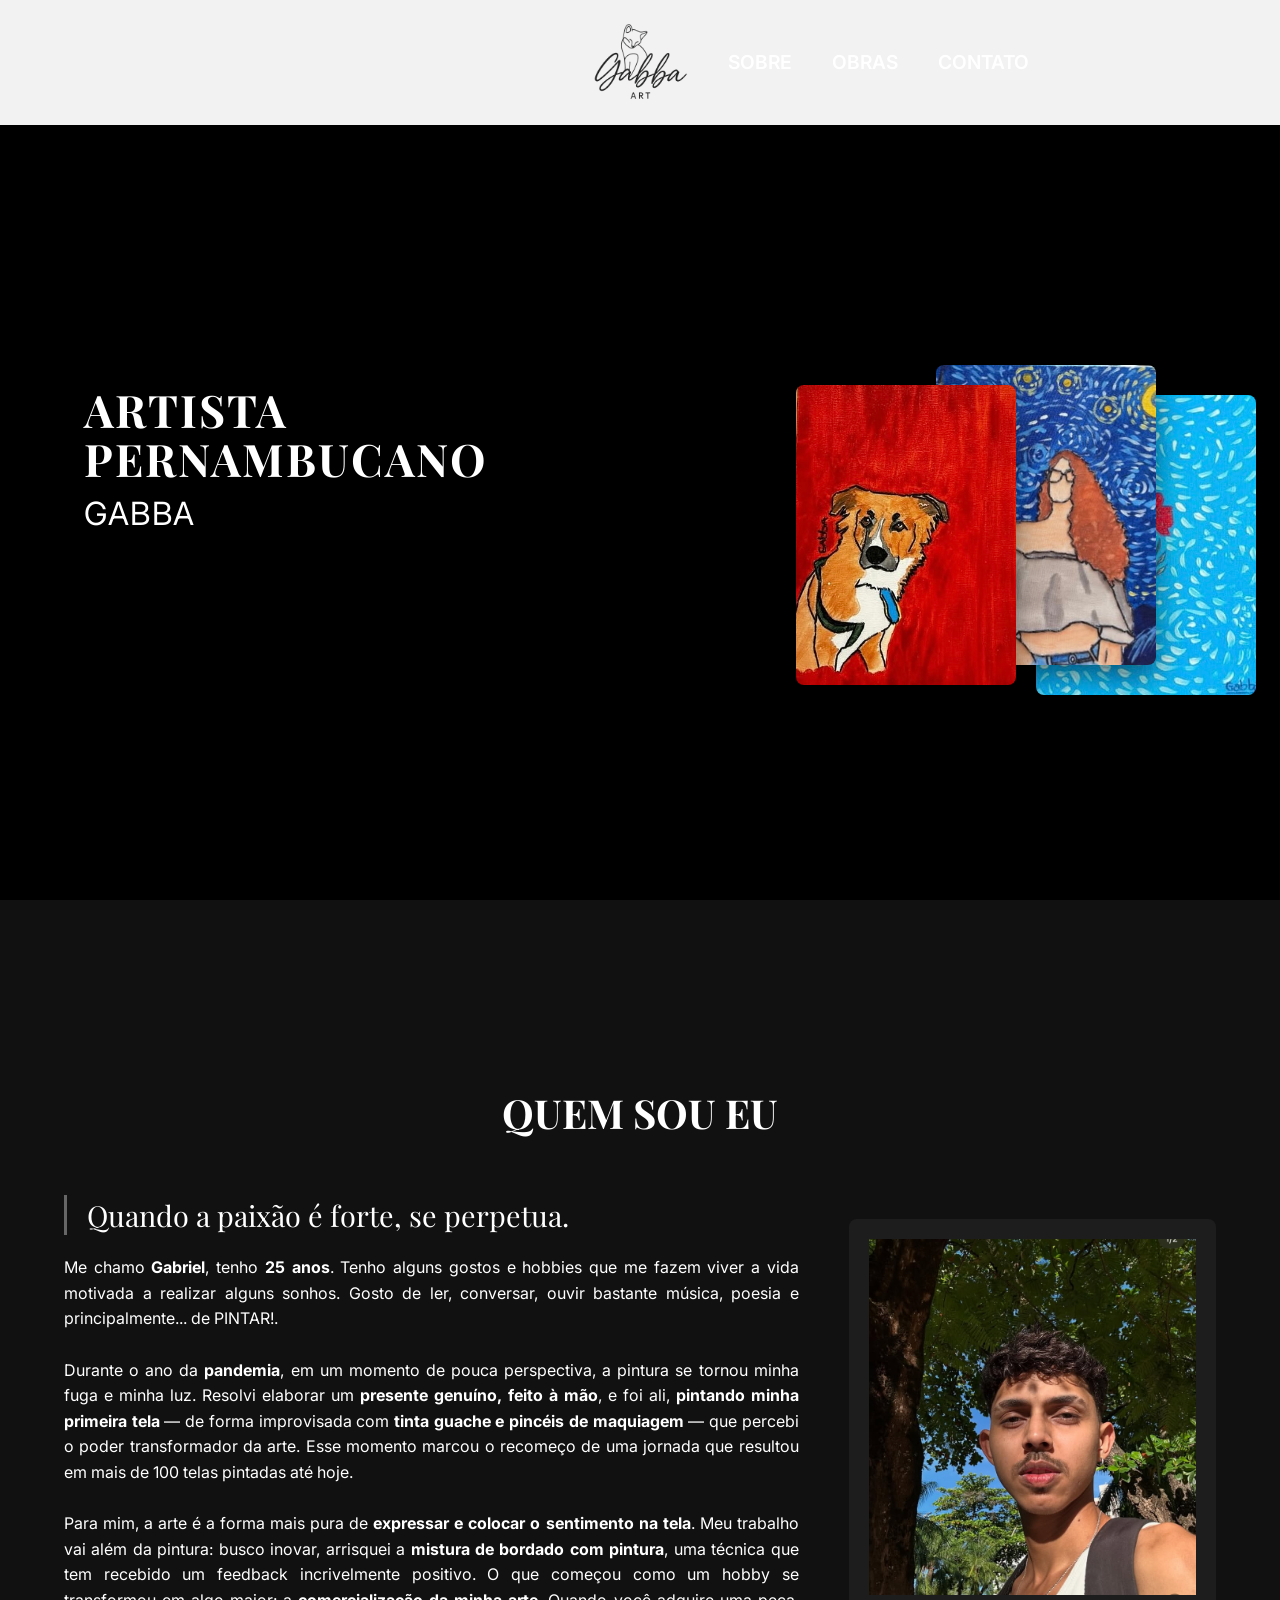
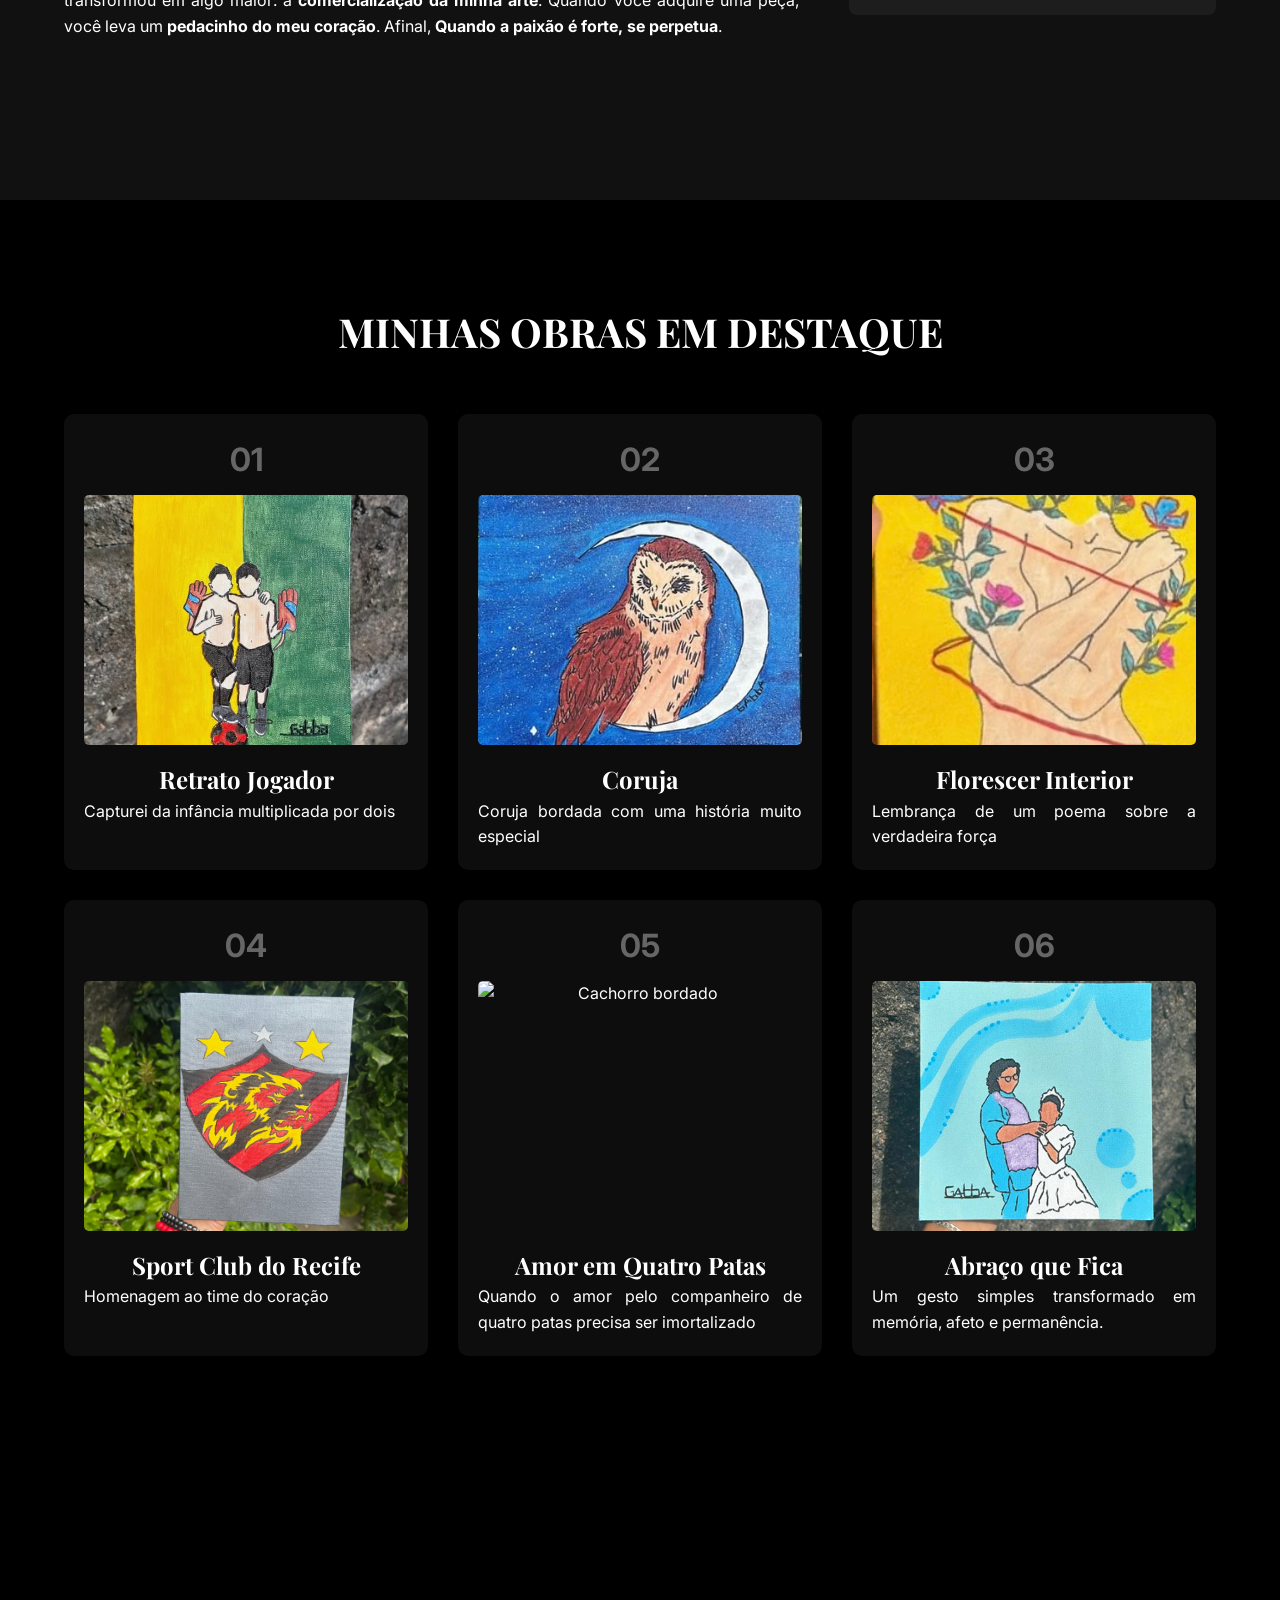
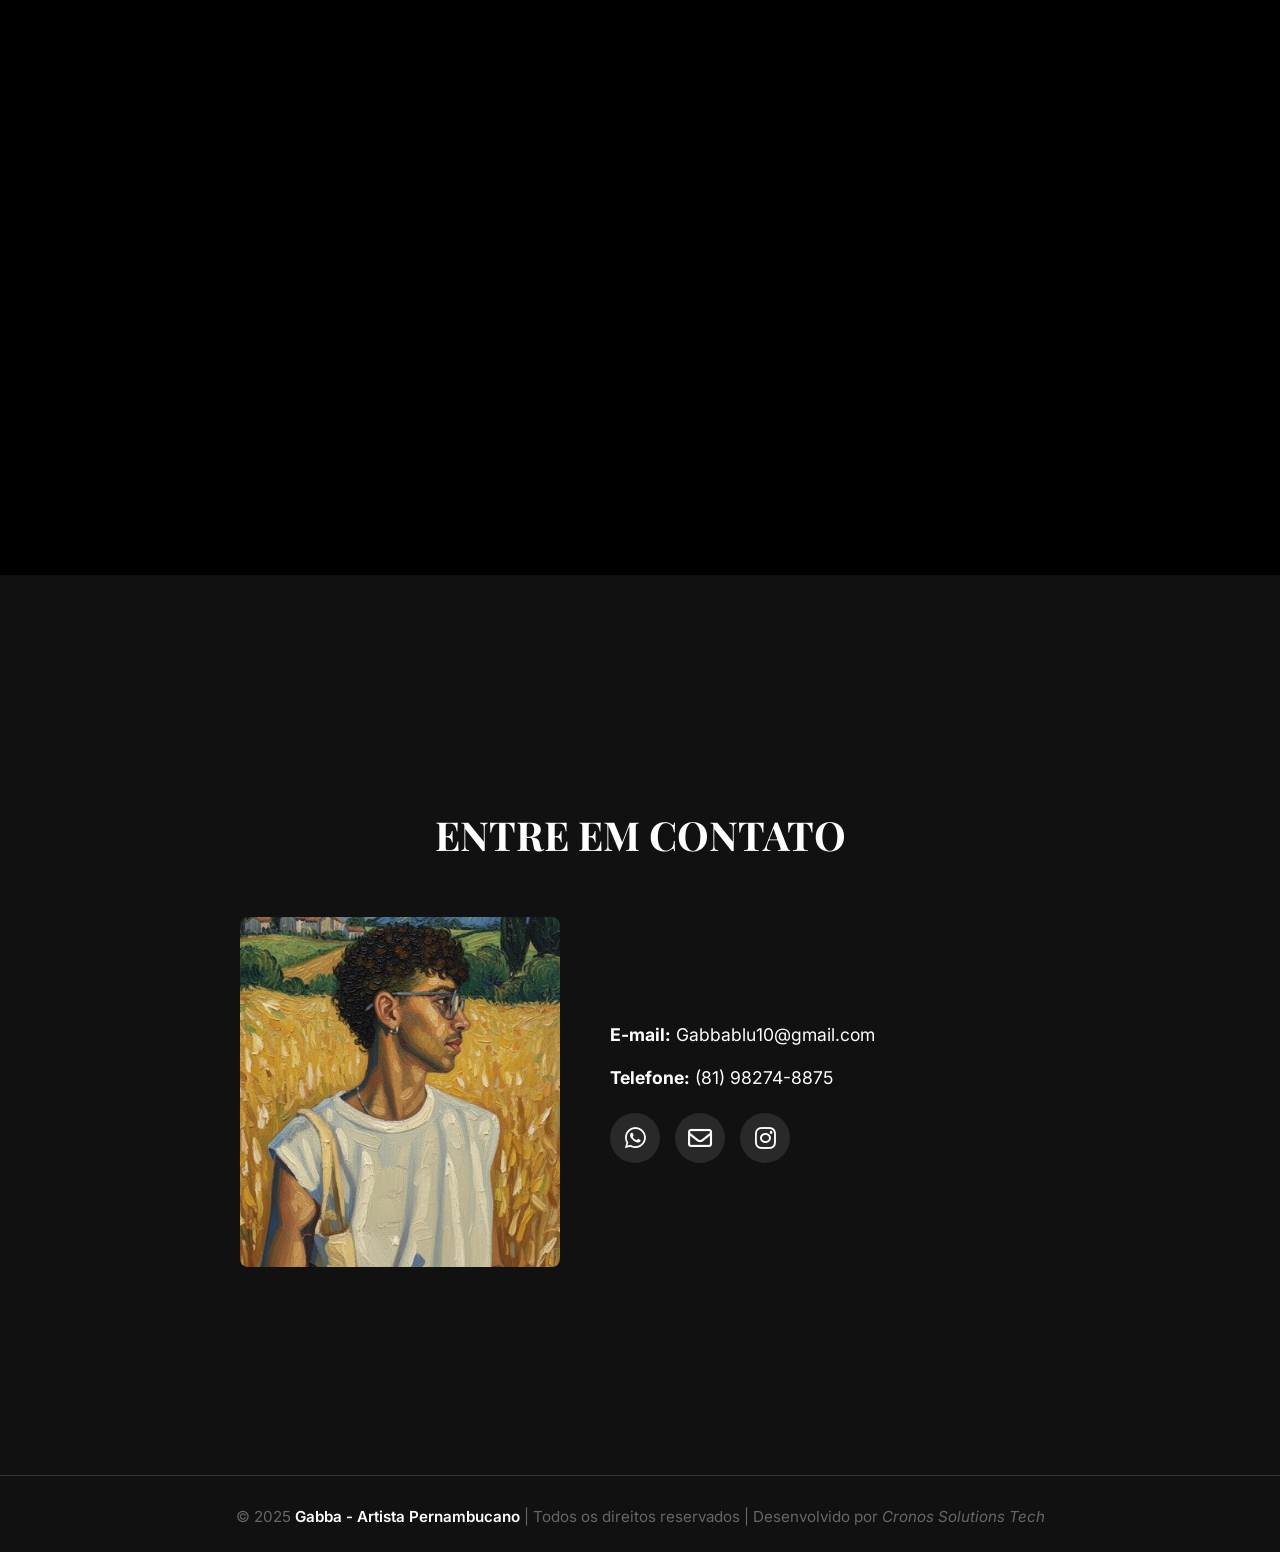
==== commit ead89104: "Update footer link text for Cronos Solutions" ====
--- a/index.html
+++ b/index.html
@@ -325,7 +325,7 @@
         </div>
         <div class="footer-info">
           <p>&copy; 2025 <strong>Gabba - Artista Pernambucano</strong> | Todos os direitos reservados | Desenvolvido por
-            <a href="https://www.cronossolutions.com.br" target="_blank">Cronos.Solutions</a></p>
+            <a href="https://www.cronossolutions.com.br" target="_blank">Cronos Solutions Tech</a></p>
         </div>
       </div>
     </div>
@@ -333,4 +333,4 @@
   <script src="script.js"></script>
 </body>
 
-</html>+</html>
--- a/style.css
+++ b/style.css
@@ -1495,9 +1495,17 @@
   font-weight: 600;
 }
 
-.footer-info span {
-  color: var(--detalhe-cinza);
-  font-style: italic;
+
+.footer-info a {
+    color: var(--detalhe-cinza); /* Mesma cor do span */
+    text-decoration: none;
+    font-style: italic;
+    transition: all 0.3s ease;
+}
+
+.footer-info a:hover {
+    color: #f39c12; /* Cor laranja ao passar o mouse */
+    text-decoration: underline;
 }
 
 /* MOBILE */
